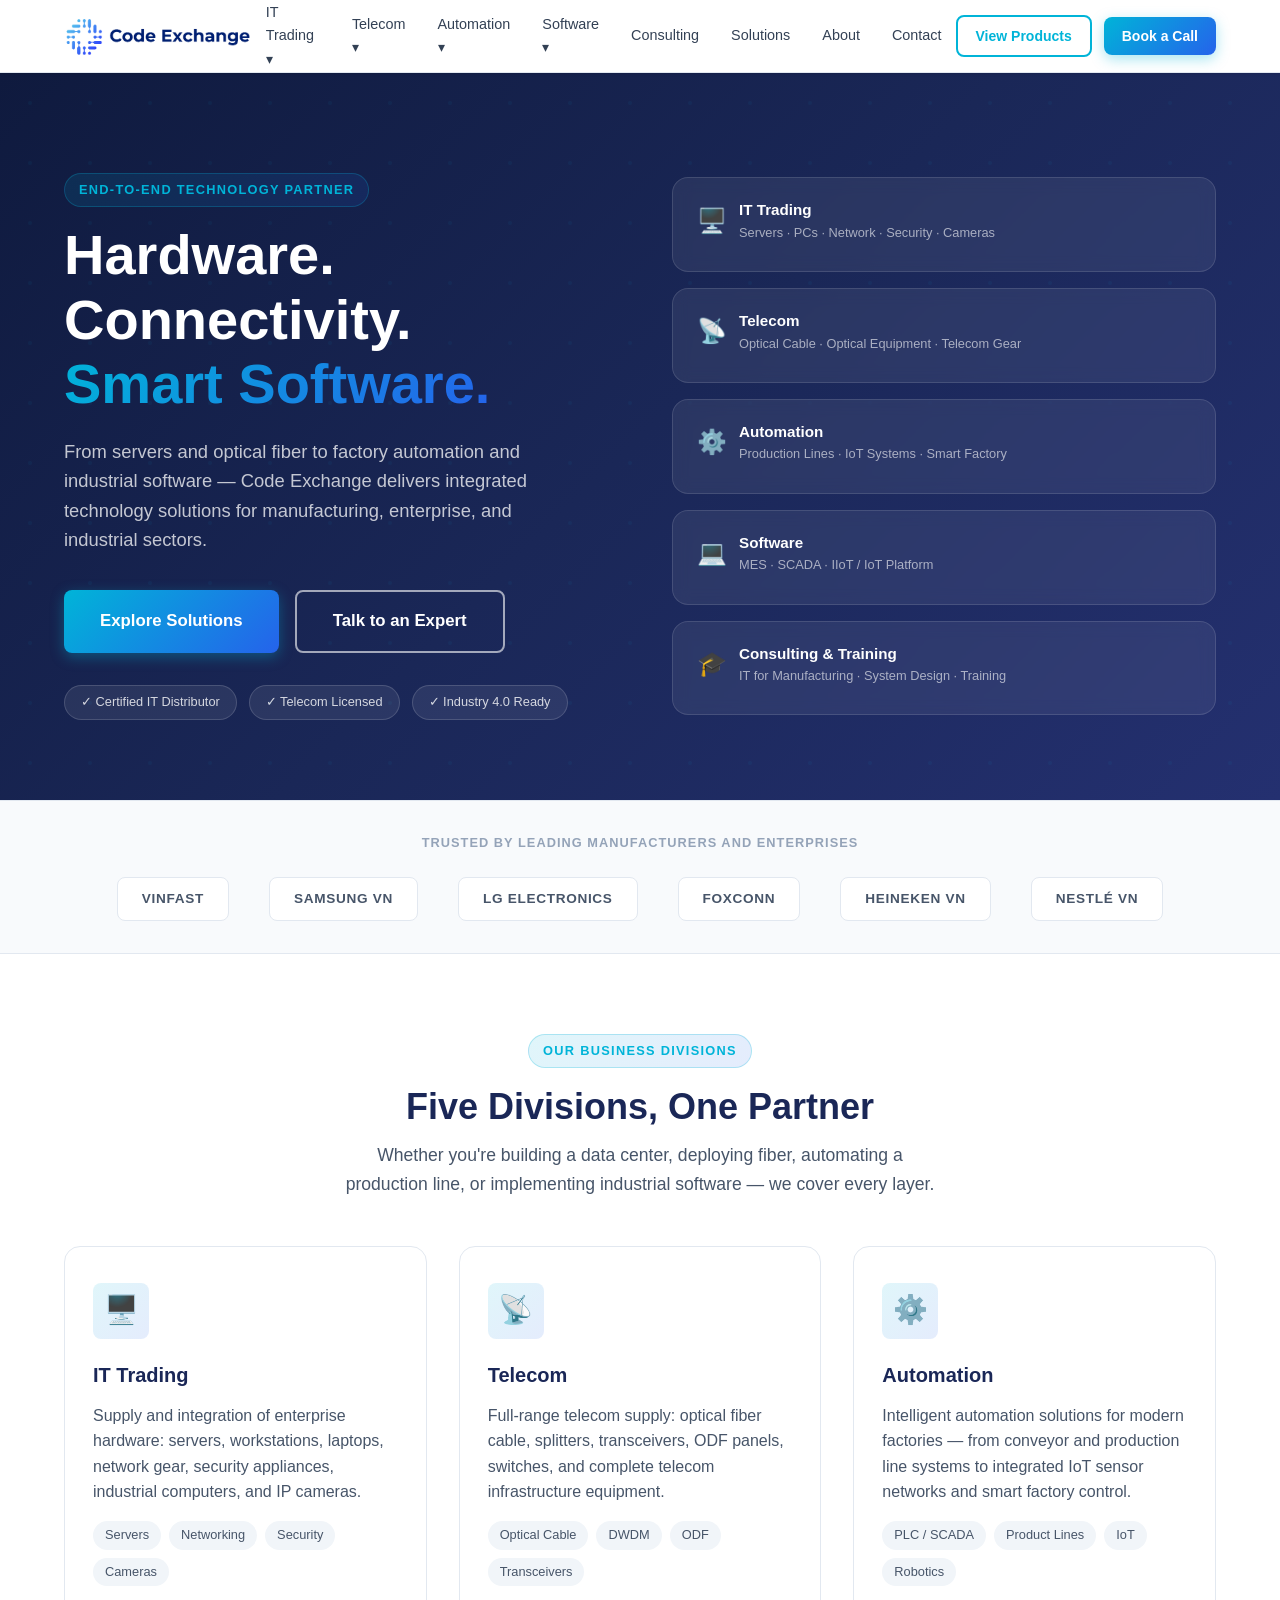
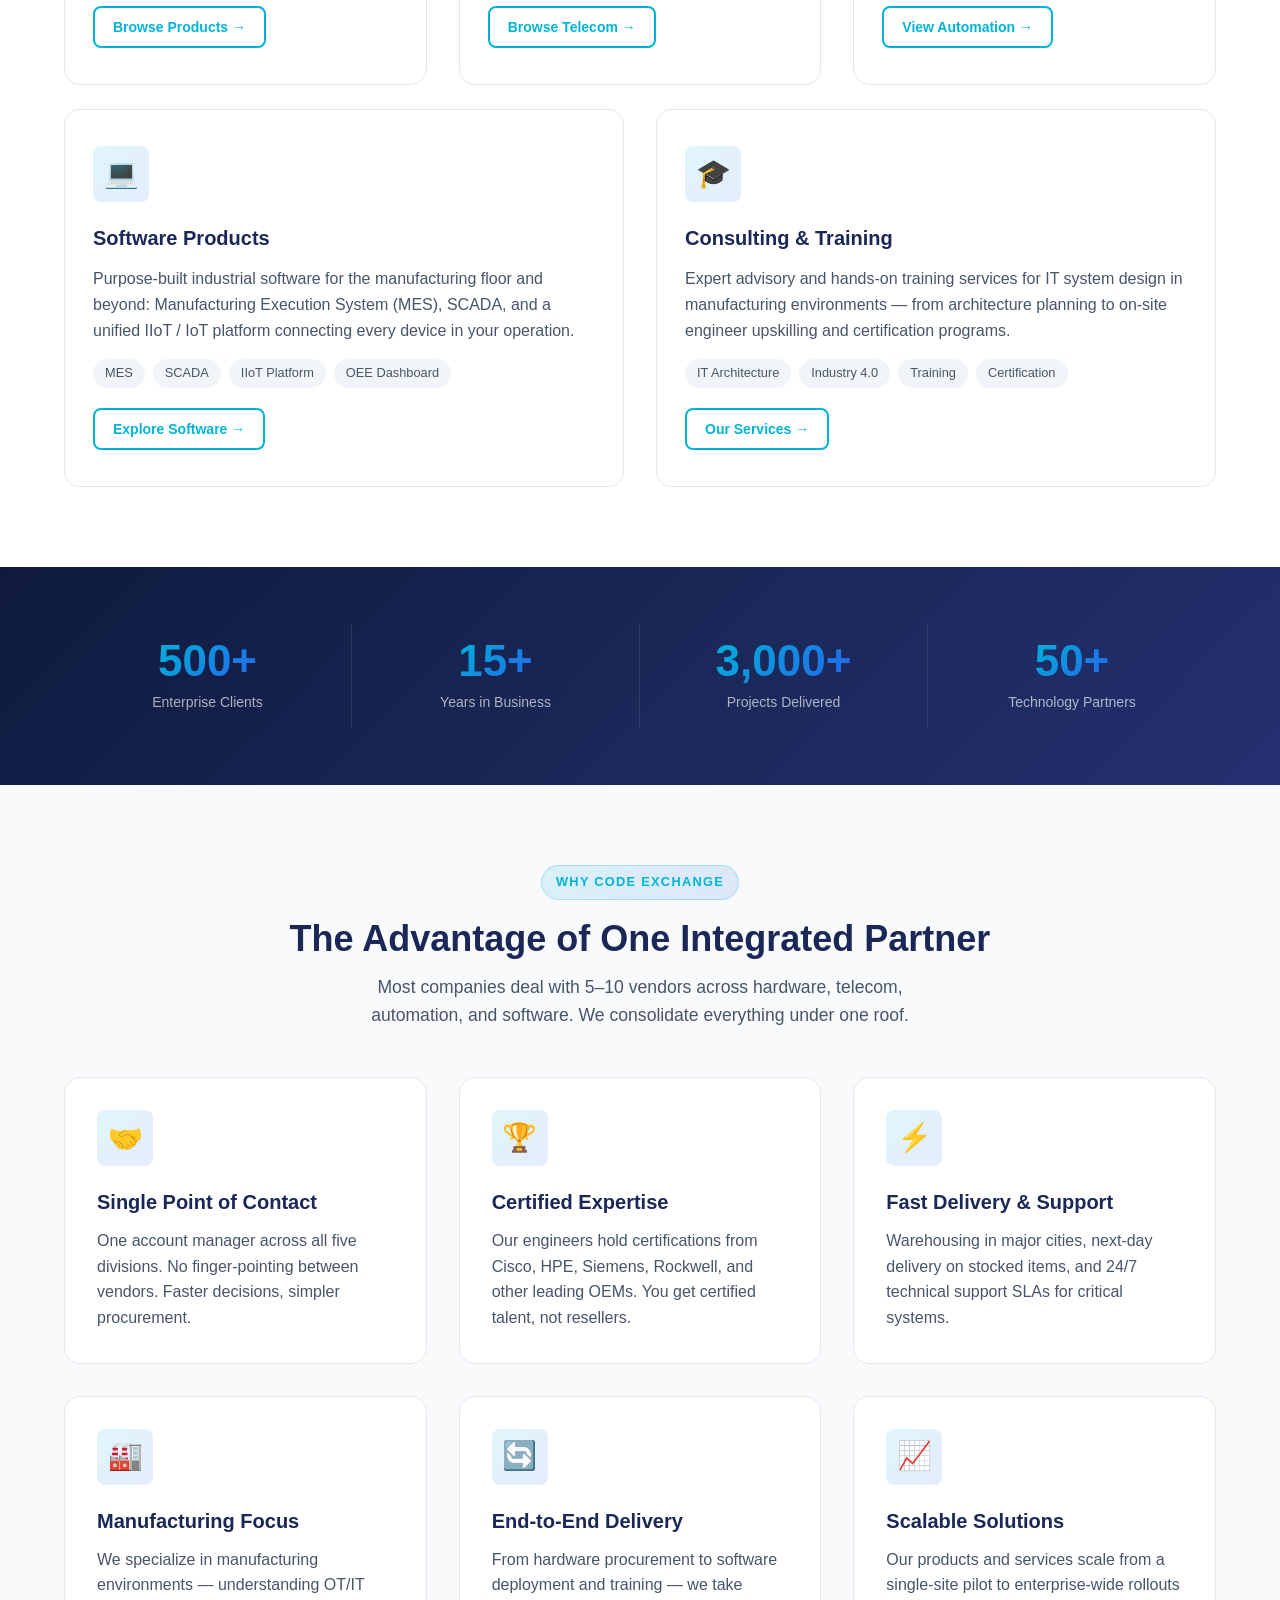
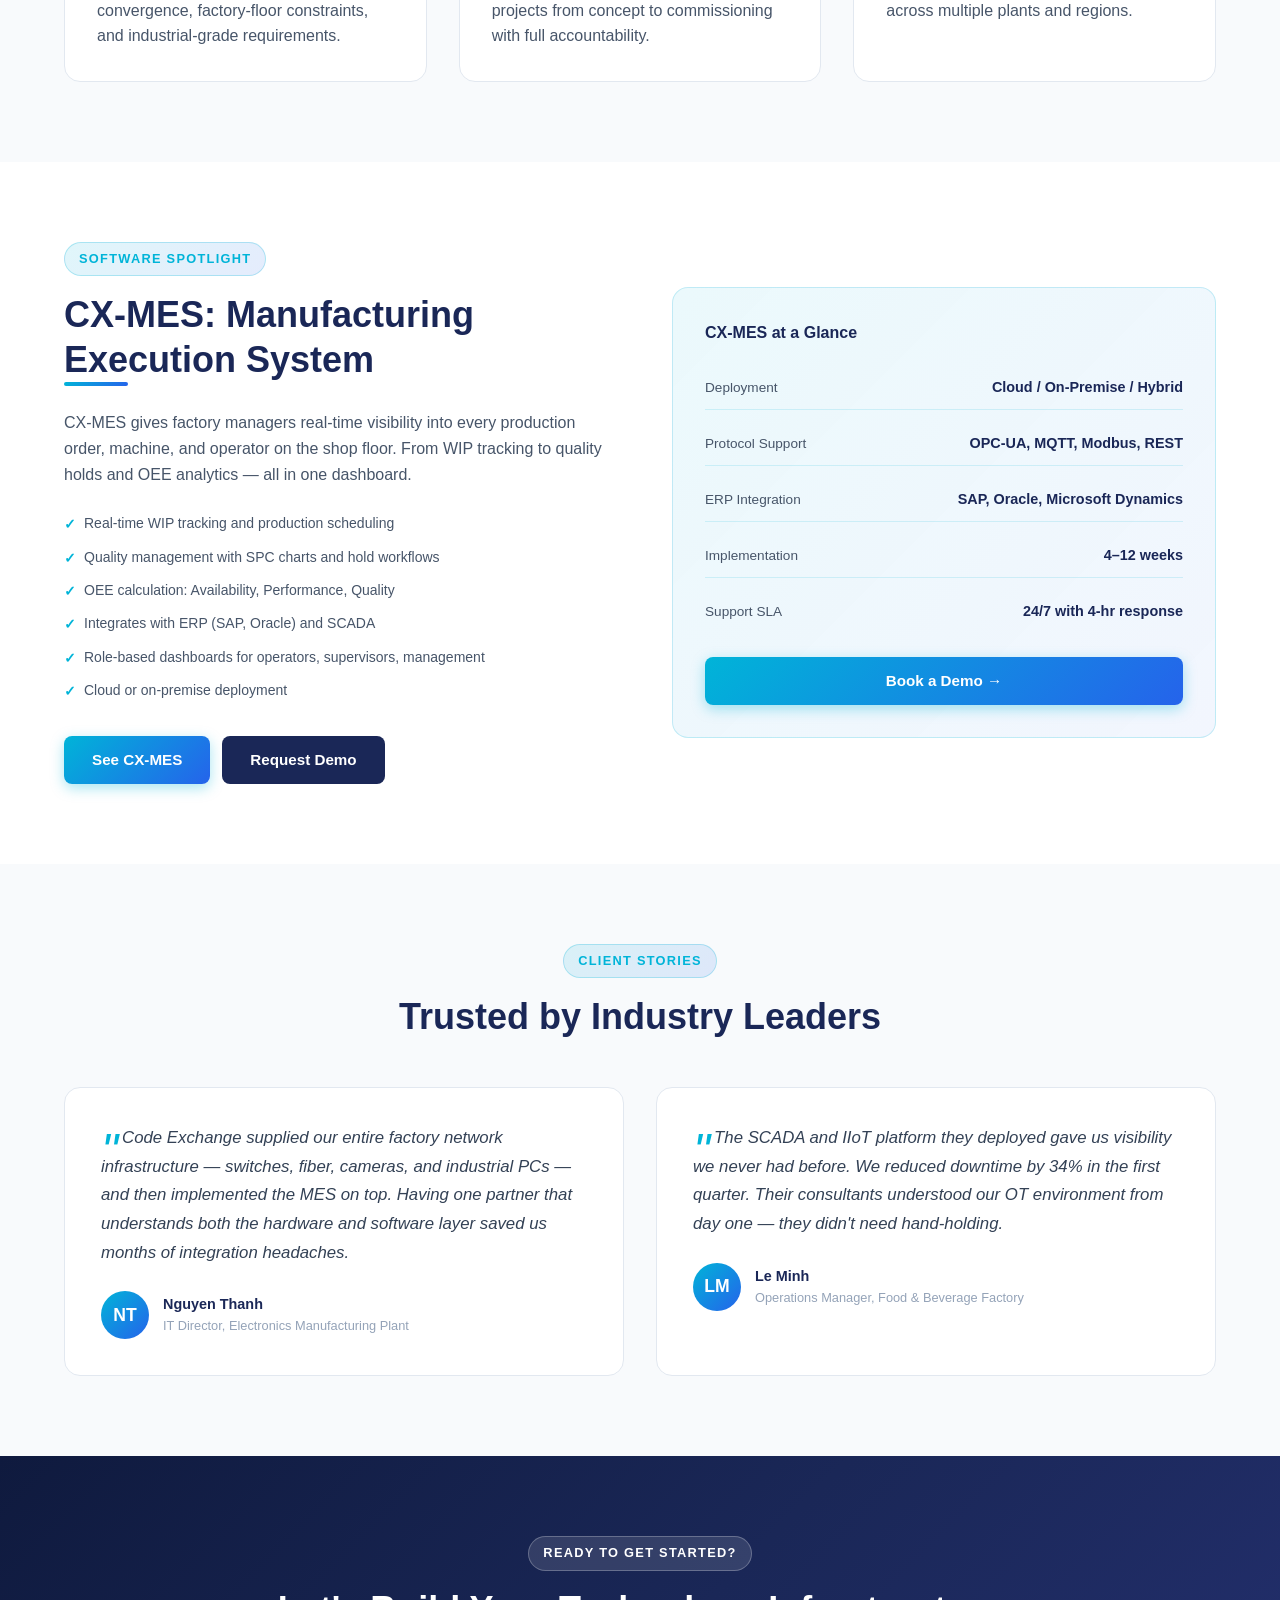
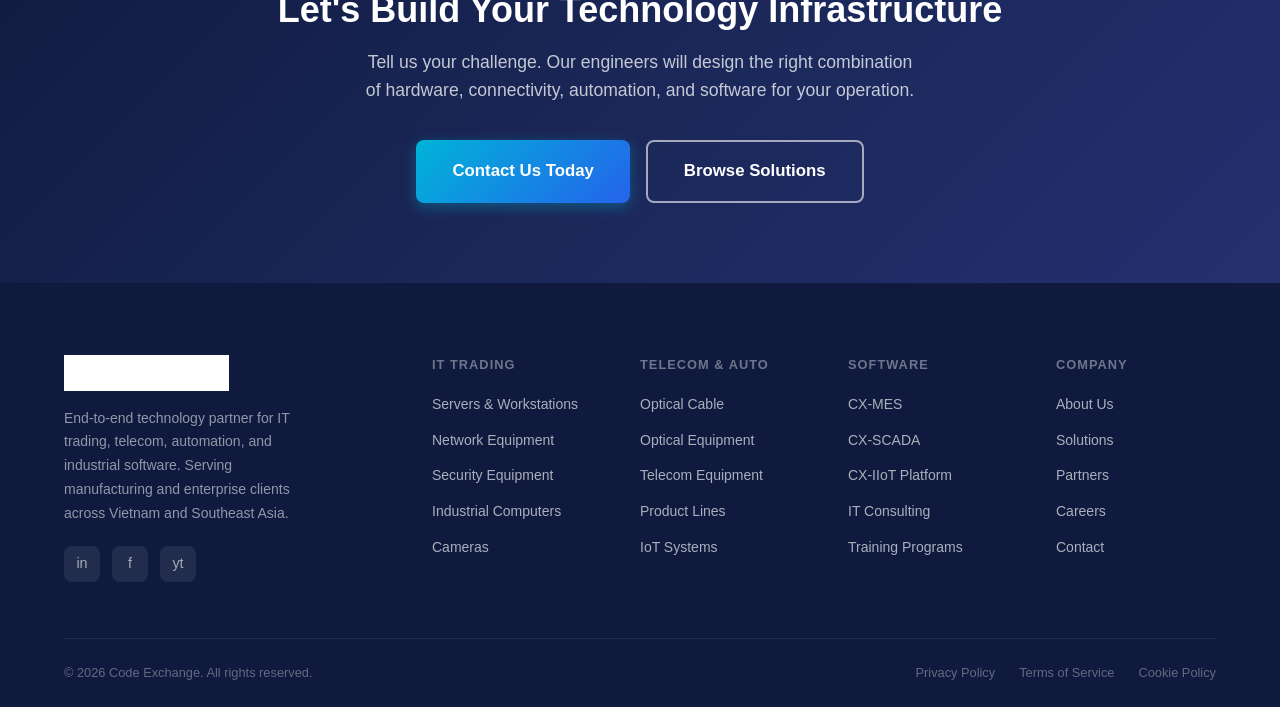
==== index.html @ e0f7f0ca "website" ====
<!DOCTYPE html>
<html lang="en">
<head>
  <meta charset="UTF-8">
  <meta name="viewport" content="width=device-width, initial-scale=1.0">
  <title>Code Exchange — IT Trading, Telecom, Automation & Software</title>
  <link rel="stylesheet" href="css/style.css">
</head>
<body>

<!-- HEADER -->
<header class="header">
  <div class="container">
    <div class="header-inner">
      <a href="index.html" class="logo">
        <img src="images/logo.png" alt="Code Exchange">
      </a>
      <nav class="nav">
        <div class="nav-dropdown">
          <a href="it-trading.html">IT Trading ▾</a>
          <div class="dropdown-menu">
            <a href="it-trading.html#servers"><span class="dm-icon">🖥️</span> Servers & Workstations</a>
            <a href="it-trading.html#network"><span class="dm-icon">🌐</span> Network Equipment</a>
            <a href="it-trading.html#security"><span class="dm-icon">🔒</span> Security Equipment</a>
            <a href="it-trading.html#industrial"><span class="dm-icon">🏭</span> Industrial Computers</a>
            <a href="it-trading.html#cameras"><span class="dm-icon">📷</span> Cameras & Surveillance</a>
          </div>
        </div>
        <div class="nav-dropdown">
          <a href="telecom.html">Telecom ▾</a>
          <div class="dropdown-menu">
            <a href="telecom.html#optical-cable"><span class="dm-icon">💡</span> Optical Cable</a>
            <a href="telecom.html#optical-equipment"><span class="dm-icon">🔭</span> Optical Equipment</a>
            <a href="telecom.html#telecom-equipment"><span class="dm-icon">📡</span> Telecom Equipment</a>
          </div>
        </div>
        <div class="nav-dropdown">
          <a href="automation.html">Automation ▾</a>
          <div class="dropdown-menu">
            <a href="automation.html#product-line"><span class="dm-icon">⚙️</span> Product Line Systems</a>
            <a href="automation.html#iot"><span class="dm-icon">📶</span> IoT Systems</a>
          </div>
        </div>
        <div class="nav-dropdown">
          <a href="software.html">Software ▾</a>
          <div class="dropdown-menu">
            <a href="software.html#mes"><span class="dm-icon">🏗️</span> MES Platform</a>
            <a href="software.html#scada"><span class="dm-icon">📊</span> SCADA System</a>
            <a href="software.html#iiot"><span class="dm-icon">🔗</span> IIoT / IoT Platform</a>
          </div>
        </div>
        <a href="consulting.html">Consulting</a>
        <a href="solutions.html">Solutions</a>
        <a href="about.html">About</a>
        <a href="contact.html">Contact</a>
      </nav>
      <div class="header-ctas">
        <a href="it-trading.html" class="btn btn-outline btn-sm">View Products</a>
        <a href="contact.html#book" class="btn btn-primary btn-sm">Book a Call</a>
      </div>
      <button class="hamburger" aria-label="Menu">
        <span></span><span></span><span></span>
      </button>
    </div>
  </div>
</header>

<!-- HERO -->
<section class="hero">
  <div class="container">
    <div class="hero-inner">
      <div class="hero-content">
        <div class="section-label">End-to-End Technology Partner</div>
        <h1>Hardware. Connectivity.<br><span>Smart Software.</span></h1>
        <p>From servers and optical fiber to factory automation and industrial software — Code Exchange delivers integrated technology solutions for manufacturing, enterprise, and industrial sectors.</p>
        <div class="hero-ctas">
          <a href="solutions.html" class="btn btn-primary btn-lg">Explore Solutions</a>
          <a href="contact.html" class="btn btn-secondary btn-lg">Talk to an Expert</a>
        </div>
        <div class="hero-badges">
          <span class="hero-badge">✓ Certified IT Distributor</span>
          <span class="hero-badge">✓ Telecom Licensed</span>
          <span class="hero-badge">✓ Industry 4.0 Ready</span>
        </div>
      </div>
      <div class="hero-visual">
        <div class="hero-card">
          <div class="hero-card-header">
            <span class="hero-card-icon">🖥️</span>
            <div><h4>IT Trading</h4><p>Servers · PCs · Network · Security · Cameras</p></div>
          </div>
        </div>
        <div class="hero-card">
          <div class="hero-card-header">
            <span class="hero-card-icon">📡</span>
            <div><h4>Telecom</h4><p>Optical Cable · Optical Equipment · Telecom Gear</p></div>
          </div>
        </div>
        <div class="hero-card">
          <div class="hero-card-header">
            <span class="hero-card-icon">⚙️</span>
            <div><h4>Automation</h4><p>Production Lines · IoT Systems · Smart Factory</p></div>
          </div>
        </div>
        <div class="hero-card">
          <div class="hero-card-header">
            <span class="hero-card-icon">💻</span>
            <div><h4>Software</h4><p>MES · SCADA · IIoT / IoT Platform</p></div>
          </div>
        </div>
        <div class="hero-card">
          <div class="hero-card-header">
            <span class="hero-card-icon">🎓</span>
            <div><h4>Consulting & Training</h4><p>IT for Manufacturing · System Design · Training</p></div>
          </div>
        </div>
      </div>
    </div>
  </div>
</section>

<!-- CLIENT LOGOS -->
<section class="logos-strip">
  <div class="container text-center">
    <p>Trusted by leading manufacturers and enterprises</p>
    <div class="logos-row">
      <div class="logo-pill">VINFAST</div>
      <div class="logo-pill">SAMSUNG VN</div>
      <div class="logo-pill">LG ELECTRONICS</div>
      <div class="logo-pill">FOXCONN</div>
      <div class="logo-pill">HEINEKEN VN</div>
      <div class="logo-pill">NESTLÉ VN</div>
    </div>
  </div>
</section>

<!-- DIVISIONS OVERVIEW -->
<section class="section">
  <div class="container">
    <div class="section-header text-center">
      <div class="section-label">Our Business Divisions</div>
      <h2>Five Divisions, One Partner</h2>
      <p>Whether you're building a data center, deploying fiber, automating a production line, or implementing industrial software — we cover every layer.</p>
    </div>
    <div class="grid-3" style="margin-bottom:24px">
      <!-- IT Trading -->
      <div class="division-card">
        <div class="card-icon">🖥️</div>
        <h3>IT Trading</h3>
        <p style="margin:12px 0 16px">Supply and integration of enterprise hardware: servers, workstations, laptops, network gear, security appliances, industrial computers, and IP cameras.</p>
        <div class="tags">
          <span class="tag">Servers</span>
          <span class="tag">Networking</span>
          <span class="tag">Security</span>
          <span class="tag">Cameras</span>
        </div>
        <a href="it-trading.html" class="btn btn-outline btn-sm" style="margin-top:20px">Browse Products →</a>
      </div>
      <!-- Telecom -->
      <div class="division-card">
        <div class="card-icon">📡</div>
        <h3>Telecom</h3>
        <p style="margin:12px 0 16px">Full-range telecom supply: optical fiber cable, splitters, transceivers, ODF panels, switches, and complete telecom infrastructure equipment.</p>
        <div class="tags">
          <span class="tag">Optical Cable</span>
          <span class="tag">DWDM</span>
          <span class="tag">ODF</span>
          <span class="tag">Transceivers</span>
        </div>
        <a href="telecom.html" class="btn btn-outline btn-sm" style="margin-top:20px">Browse Telecom →</a>
      </div>
      <!-- Automation -->
      <div class="division-card">
        <div class="card-icon">⚙️</div>
        <h3>Automation</h3>
        <p style="margin:12px 0 16px">Intelligent automation solutions for modern factories — from conveyor and production line systems to integrated IoT sensor networks and smart factory control.</p>
        <div class="tags">
          <span class="tag">PLC / SCADA</span>
          <span class="tag">Product Lines</span>
          <span class="tag">IoT</span>
          <span class="tag">Robotics</span>
        </div>
        <a href="automation.html" class="btn btn-outline btn-sm" style="margin-top:20px">View Automation →</a>
      </div>
    </div>
    <div class="grid-2">
      <!-- Software -->
      <div class="division-card">
        <div class="card-icon">💻</div>
        <h3>Software Products</h3>
        <p style="margin:12px 0 16px">Purpose-built industrial software for the manufacturing floor and beyond: Manufacturing Execution System (MES), SCADA, and a unified IIoT / IoT platform connecting every device in your operation.</p>
        <div class="tags">
          <span class="tag">MES</span>
          <span class="tag">SCADA</span>
          <span class="tag">IIoT Platform</span>
          <span class="tag">OEE Dashboard</span>
        </div>
        <a href="software.html" class="btn btn-outline btn-sm" style="margin-top:20px">Explore Software →</a>
      </div>
      <!-- Consulting -->
      <div class="division-card">
        <div class="card-icon">🎓</div>
        <h3>Consulting & Training</h3>
        <p style="margin:12px 0 16px">Expert advisory and hands-on training services for IT system design in manufacturing environments — from architecture planning to on-site engineer upskilling and certification programs.</p>
        <div class="tags">
          <span class="tag">IT Architecture</span>
          <span class="tag">Industry 4.0</span>
          <span class="tag">Training</span>
          <span class="tag">Certification</span>
        </div>
        <a href="consulting.html" class="btn btn-outline btn-sm" style="margin-top:20px">Our Services →</a>
      </div>
    </div>
  </div>
</section>

<!-- STATS -->
<section class="stats-bar">
  <div class="container">
    <div class="stats-grid">
      <div class="stat-item">
        <div class="stat-number"><span>500+</span></div>
        <div class="stat-label">Enterprise Clients</div>
      </div>
      <div class="stat-item">
        <div class="stat-number"><span>15+</span></div>
        <div class="stat-label">Years in Business</div>
      </div>
      <div class="stat-item">
        <div class="stat-number"><span>3,000+</span></div>
        <div class="stat-label">Projects Delivered</div>
      </div>
      <div class="stat-item">
        <div class="stat-number"><span>50+</span></div>
        <div class="stat-label">Technology Partners</div>
      </div>
    </div>
  </div>
</section>

<!-- WHY CHOOSE US -->
<section class="section" style="background:var(--gray-50)">
  <div class="container">
    <div class="section-header text-center">
      <div class="section-label">Why Code Exchange</div>
      <h2>The Advantage of One Integrated Partner</h2>
      <p>Most companies deal with 5–10 vendors across hardware, telecom, automation, and software. We consolidate everything under one roof.</p>
    </div>
    <div class="grid-3">
      <div class="card">
        <div class="card-icon">🤝</div>
        <h3>Single Point of Contact</h3>
        <p style="margin-top:10px">One account manager across all five divisions. No finger-pointing between vendors. Faster decisions, simpler procurement.</p>
      </div>
      <div class="card">
        <div class="card-icon">🏆</div>
        <h3>Certified Expertise</h3>
        <p style="margin-top:10px">Our engineers hold certifications from Cisco, HPE, Siemens, Rockwell, and other leading OEMs. You get certified talent, not resellers.</p>
      </div>
      <div class="card">
        <div class="card-icon">⚡</div>
        <h3>Fast Delivery & Support</h3>
        <p style="margin-top:10px">Warehousing in major cities, next-day delivery on stocked items, and 24/7 technical support SLAs for critical systems.</p>
      </div>
      <div class="card">
        <div class="card-icon">🏭</div>
        <h3>Manufacturing Focus</h3>
        <p style="margin-top:10px">We specialize in manufacturing environments — understanding OT/IT convergence, factory-floor constraints, and industrial-grade requirements.</p>
      </div>
      <div class="card">
        <div class="card-icon">🔄</div>
        <h3>End-to-End Delivery</h3>
        <p style="margin-top:10px">From hardware procurement to software deployment and training — we take projects from concept to commissioning with full accountability.</p>
      </div>
      <div class="card">
        <div class="card-icon">📈</div>
        <h3>Scalable Solutions</h3>
        <p style="margin-top:10px">Our products and services scale from a single-site pilot to enterprise-wide rollouts across multiple plants and regions.</p>
      </div>
    </div>
  </div>
</section>

<!-- FEATURED SOFTWARE HIGHLIGHT -->
<section class="section">
  <div class="container">
    <div class="two-col">
      <div>
        <div class="section-label">Software Spotlight</div>
        <h2>CX-MES: Manufacturing Execution System</h2>
        <div class="divider-left divider"></div>
        <p style="margin-bottom:20px">CX-MES gives factory managers real-time visibility into every production order, machine, and operator on the shop floor. From WIP tracking to quality holds and OEE analytics — all in one dashboard.</p>
        <ul class="product-features">
          <li>Real-time WIP tracking and production scheduling</li>
          <li>Quality management with SPC charts and hold workflows</li>
          <li>OEE calculation: Availability, Performance, Quality</li>
          <li>Integrates with ERP (SAP, Oracle) and SCADA</li>
          <li>Role-based dashboards for operators, supervisors, management</li>
          <li>Cloud or on-premise deployment</li>
        </ul>
        <div style="margin-top:28px; display:flex; gap:12px">
          <a href="software.html#mes" class="btn btn-primary">See CX-MES</a>
          <a href="contact.html" class="btn btn-navy">Request Demo</a>
        </div>
      </div>
      <div class="highlight-box">
        <h4 style="margin-bottom:20px; color:var(--navy)">CX-MES at a Glance</h4>
        <div class="spec-list" style="background:transparent">
          <div class="spec-item" style="border-color:rgba(0,180,216,0.15)">
            <span class="spec-label" style="color:var(--gray-600)">Deployment</span>
            <span class="spec-value" style="color:var(--navy)">Cloud / On-Premise / Hybrid</span>
          </div>
          <div class="spec-item" style="border-color:rgba(0,180,216,0.15)">
            <span class="spec-label" style="color:var(--gray-600)">Protocol Support</span>
            <span class="spec-value" style="color:var(--navy)">OPC-UA, MQTT, Modbus, REST</span>
          </div>
          <div class="spec-item" style="border-color:rgba(0,180,216,0.15)">
            <span class="spec-label" style="color:var(--gray-600)">ERP Integration</span>
            <span class="spec-value" style="color:var(--navy)">SAP, Oracle, Microsoft Dynamics</span>
          </div>
          <div class="spec-item" style="border-color:rgba(0,180,216,0.15)">
            <span class="spec-label" style="color:var(--gray-600)">Implementation</span>
            <span class="spec-value" style="color:var(--navy)">4–12 weeks</span>
          </div>
          <div class="spec-item" style="border-color:rgba(0,180,216,0.15)">
            <span class="spec-label" style="color:var(--gray-600)">Support SLA</span>
            <span class="spec-value" style="color:var(--navy)">24/7 with 4-hr response</span>
          </div>
        </div>
        <a href="contact.html" class="btn btn-primary" style="width:100%;justify-content:center;margin-top:24px">Book a Demo →</a>
      </div>
    </div>
  </div>
</section>

<!-- TESTIMONIALS -->
<section class="section testimonials">
  <div class="container">
    <div class="section-header text-center">
      <div class="section-label">Client Stories</div>
      <h2>Trusted by Industry Leaders</h2>
    </div>
    <div class="grid-2">
      <div class="testimonial-card">
        <p class="testimonial-quote">Code Exchange supplied our entire factory network infrastructure — switches, fiber, cameras, and industrial PCs — and then implemented the MES on top. Having one partner that understands both the hardware and software layer saved us months of integration headaches.</p>
        <div class="testimonial-author">
          <div class="avatar">NT</div>
          <div>
            <div class="author-name">Nguyen Thanh</div>
            <div class="author-role">IT Director, Electronics Manufacturing Plant</div>
          </div>
        </div>
      </div>
      <div class="testimonial-card">
        <p class="testimonial-quote">The SCADA and IIoT platform they deployed gave us visibility we never had before. We reduced downtime by 34% in the first quarter. Their consultants understood our OT environment from day one — they didn't need hand-holding.</p>
        <div class="testimonial-author">
          <div class="avatar">LM</div>
          <div>
            <div class="author-name">Le Minh</div>
            <div class="author-role">Operations Manager, Food & Beverage Factory</div>
          </div>
        </div>
      </div>
    </div>
  </div>
</section>

<!-- CTA BANNER -->
<section class="cta-banner">
  <div class="container">
    <div class="section-label text-white" style="background:rgba(255,255,255,0.12); border-color:rgba(255,255,255,0.25); color:white">Ready to Get Started?</div>
    <h2>Let's Build Your Technology Infrastructure</h2>
    <p>Tell us your challenge. Our engineers will design the right combination of hardware, connectivity, automation, and software for your operation.</p>
    <div class="cta-banner-btns">
      <a href="contact.html" class="btn btn-primary btn-lg">Contact Us Today</a>
      <a href="solutions.html" class="btn btn-secondary btn-lg">Browse Solutions</a>
    </div>
  </div>
</section>

<!-- FOOTER -->
<footer class="footer">
  <div class="container">
    <div class="footer-grid">
      <div class="footer-brand">
        <div class="footer-logo"><img src="images/logo.png" alt="Code Exchange"></div>
        <p>End-to-end technology partner for IT trading, telecom, automation, and industrial software. Serving manufacturing and enterprise clients across Vietnam and Southeast Asia.</p>
        <div class="social-links">
          <a href="#" class="social-link">in</a>
          <a href="#" class="social-link">f</a>
          <a href="#" class="social-link">yt</a>
        </div>
      </div>
      <div class="footer-col">
        <h5>IT Trading</h5>
        <ul>
          <li><a href="it-trading.html#servers">Servers & Workstations</a></li>
          <li><a href="it-trading.html#network">Network Equipment</a></li>
          <li><a href="it-trading.html#security">Security Equipment</a></li>
          <li><a href="it-trading.html#industrial">Industrial Computers</a></li>
          <li><a href="it-trading.html#cameras">Cameras</a></li>
        </ul>
      </div>
      <div class="footer-col">
        <h5>Telecom & Auto</h5>
        <ul>
          <li><a href="telecom.html#optical-cable">Optical Cable</a></li>
          <li><a href="telecom.html#optical-equipment">Optical Equipment</a></li>
          <li><a href="telecom.html#telecom-equipment">Telecom Equipment</a></li>
          <li><a href="automation.html#product-line">Product Lines</a></li>
          <li><a href="automation.html#iot">IoT Systems</a></li>
        </ul>
      </div>
      <div class="footer-col">
        <h5>Software</h5>
        <ul>
          <li><a href="software.html#mes">CX-MES</a></li>
          <li><a href="software.html#scada">CX-SCADA</a></li>
          <li><a href="software.html#iiot">CX-IIoT Platform</a></li>
          <li><a href="consulting.html">IT Consulting</a></li>
          <li><a href="consulting.html#training">Training Programs</a></li>
        </ul>
      </div>
      <div class="footer-col">
        <h5>Company</h5>
        <ul>
          <li><a href="about.html">About Us</a></li>
          <li><a href="solutions.html">Solutions</a></li>
          <li><a href="about.html#partners">Partners</a></li>
          <li><a href="about.html#careers">Careers</a></li>
          <li><a href="contact.html">Contact</a></li>
        </ul>
      </div>
    </div>
    <div class="footer-bottom">
      <p>&copy; 2026 Code Exchange. All rights reserved.</p>
      <div class="footer-bottom-links">
        <a href="#">Privacy Policy</a>
        <a href="#">Terms of Service</a>
        <a href="#">Cookie Policy</a>
      </div>
    </div>
  </div>
</footer>

<script src="js/main.js"></script>
</body>
</html>
---- css/style.css ----
/* =============================================
   CODE EXCHANGE — Global Stylesheet
   Brand: Navy #1a2757 | Cyan accent #00b4d8 | Blue #2563eb
   ============================================= */

:root {
  --navy: #1a2757;
  --navy-dark: #0f1a3e;
  --navy-light: #243070;
  --cyan: #00b4d8;
  --cyan-light: #48cae4;
  --blue: #2563eb;
  --blue-light: #3b82f6;
  --white: #ffffff;
  --gray-50: #f8fafc;
  --gray-100: #f1f5f9;
  --gray-200: #e2e8f0;
  --gray-400: #94a3b8;
  --gray-600: #475569;
  --gray-700: #334155;
  --gray-900: #0f172a;
  --gradient: linear-gradient(135deg, var(--navy-dark) 0%, var(--navy) 50%, var(--navy-light) 100%);
  --gradient-accent: linear-gradient(135deg, var(--cyan) 0%, var(--blue) 100%);
  --shadow-sm: 0 1px 3px rgba(0,0,0,0.1);
  --shadow: 0 4px 16px rgba(0,0,0,0.12);
  --shadow-lg: 0 8px 32px rgba(0,0,0,0.18);
  --radius: 8px;
  --radius-lg: 16px;
  --transition: 0.25s ease;
}

*, *::before, *::after { box-sizing: border-box; margin: 0; padding: 0; }

html { scroll-behavior: smooth; font-size: 16px; }

body {
  font-family: -apple-system, BlinkMacSystemFont, 'Segoe UI', Roboto, 'Helvetica Neue', Arial, sans-serif;
  color: var(--gray-700);
  background: var(--white);
  line-height: 1.6;
}

img { max-width: 100%; display: block; }
a { color: inherit; text-decoration: none; }
ul { list-style: none; }
button { cursor: pointer; border: none; background: none; font: inherit; }

/* ---- TYPOGRAPHY ---- */
h1 { font-size: clamp(2rem, 5vw, 3.5rem); font-weight: 800; line-height: 1.15; color: var(--navy); }
h2 { font-size: clamp(1.5rem, 3vw, 2.25rem); font-weight: 700; line-height: 1.25; color: var(--navy); }
h3 { font-size: 1.25rem; font-weight: 600; color: var(--navy); }
h4 { font-size: 1rem; font-weight: 600; color: var(--navy); }
p { color: var(--gray-600); }

.text-cyan { color: var(--cyan); }
.text-blue { color: var(--blue); }
.text-white { color: var(--white) !important; }
.text-center { text-align: center; }

/* ---- LAYOUT ---- */
.container { max-width: 1200px; margin: 0 auto; padding: 0 24px; }
.section { padding: 80px 0; }
.section-sm { padding: 48px 0; }

.grid-2 { display: grid; grid-template-columns: repeat(2, 1fr); gap: 32px; }
.grid-3 { display: grid; grid-template-columns: repeat(3, 1fr); gap: 32px; }
.grid-4 { display: grid; grid-template-columns: repeat(4, 1fr); gap: 24px; }

/* ---- BUTTONS ---- */
.btn {
  display: inline-flex; align-items: center; gap: 8px;
  padding: 12px 28px; border-radius: var(--radius);
  font-weight: 600; font-size: 0.95rem;
  transition: all var(--transition);
  white-space: nowrap;
}
.btn-primary {
  background: var(--gradient-accent);
  color: var(--white);
  box-shadow: 0 4px 14px rgba(0,180,216,0.35);
}
.btn-primary:hover { transform: translateY(-2px); box-shadow: 0 6px 20px rgba(0,180,216,0.45); }
.btn-secondary {
  background: transparent;
  color: var(--white);
  border: 2px solid rgba(255,255,255,0.6);
}
.btn-secondary:hover { background: rgba(255,255,255,0.1); border-color: var(--white); }
.btn-outline {
  background: transparent;
  color: var(--cyan);
  border: 2px solid var(--cyan);
}
.btn-outline:hover { background: var(--cyan); color: var(--white); }
.btn-navy {
  background: var(--navy);
  color: var(--white);
}
.btn-navy:hover { background: var(--navy-dark); transform: translateY(-2px); }
.btn-lg { padding: 16px 36px; font-size: 1.05rem; }
.btn-sm { padding: 8px 18px; font-size: 0.875rem; }

/* ---- SECTION LABELS ---- */
.section-label {
  display: inline-block;
  background: linear-gradient(135deg, rgba(0,180,216,0.12), rgba(37,99,235,0.12));
  color: var(--cyan);
  font-size: 0.8rem; font-weight: 700; letter-spacing: 0.1em;
  text-transform: uppercase; padding: 6px 14px; border-radius: 999px;
  border: 1px solid rgba(0,180,216,0.25);
  margin-bottom: 16px;
}
.section-header { margin-bottom: 48px; }
.section-header p { font-size: 1.1rem; max-width: 600px; margin: 12px auto 0; }

/* ---- CARDS ---- */
.card {
  background: var(--white);
  border: 1px solid var(--gray-200);
  border-radius: var(--radius-lg);
  padding: 32px;
  transition: all var(--transition);
}
.card:hover {
  border-color: var(--cyan);
  box-shadow: var(--shadow-lg);
  transform: translateY(-4px);
}
.card-icon {
  width: 56px; height: 56px;
  background: linear-gradient(135deg, rgba(0,180,216,0.12), rgba(37,99,235,0.12));
  border-radius: var(--radius);
  display: flex; align-items: center; justify-content: center;
  margin-bottom: 20px;
  font-size: 1.75rem;
}

/* ---- BADGE ---- */
.badge {
  display: inline-block;
  padding: 4px 12px; border-radius: 999px;
  font-size: 0.75rem; font-weight: 600;
}
.badge-cyan { background: rgba(0,180,216,0.12); color: var(--cyan); }
.badge-blue { background: rgba(37,99,235,0.12); color: var(--blue); }
.badge-navy { background: var(--navy); color: var(--white); }
.badge-green { background: rgba(16,185,129,0.12); color: #059669; }

/* ============================================
   HEADER / NAV
   ============================================ */
.header {
  position: sticky; top: 0; z-index: 100;
  background: var(--white);
  border-bottom: 1px solid var(--gray-200);
  box-shadow: var(--shadow-sm);
}
.header-inner {
  display: flex; align-items: center; justify-content: space-between;
  height: 72px;
}
.logo { display: flex; align-items: center; }
.logo img { height: 44px; width: auto; }

.nav { display: flex; align-items: center; gap: 4px; }
.nav a {
  padding: 8px 14px; border-radius: var(--radius);
  font-size: 0.9rem; font-weight: 500; color: var(--gray-700);
  transition: all var(--transition);
}
.nav a:hover { color: var(--navy); background: var(--gray-100); }
.nav a.active { color: var(--cyan); font-weight: 600; }

.nav-dropdown { position: relative; }
.nav-dropdown > a { display: flex; align-items: center; gap: 4px; }
.dropdown-menu {
  display: none;
  position: absolute; top: calc(100% + 8px); left: 0;
  background: var(--white); border: 1px solid var(--gray-200);
  border-radius: var(--radius-lg); box-shadow: var(--shadow-lg);
  min-width: 220px; padding: 8px;
  z-index: 200;
}
.nav-dropdown:hover .dropdown-menu { display: block; }
.dropdown-menu a {
  display: flex; align-items: center; gap: 10px;
  padding: 10px 14px; border-radius: var(--radius);
  font-size: 0.875rem; color: var(--gray-700);
}
.dropdown-menu a:hover { background: var(--gray-50); color: var(--cyan); }
.dropdown-menu a .dm-icon { font-size: 1.1rem; }

.header-ctas { display: flex; align-items: center; gap: 12px; }
.hamburger { display: none; flex-direction: column; gap: 5px; padding: 4px; }
.hamburger span { display: block; width: 24px; height: 2px; background: var(--navy); border-radius: 2px; transition: all var(--transition); }

/* ============================================
   HERO — Homepage
   ============================================ */
.hero {
  background: var(--gradient);
  padding: 100px 0 80px;
  position: relative; overflow: hidden;
}
.hero::before {
  content: '';
  position: absolute; inset: 0;
  background: url("data:image/svg+xml,%3Csvg width='60' height='60' viewBox='0 0 60 60' xmlns='http://www.w3.org/2000/svg'%3E%3Cg fill='none' fill-rule='evenodd'%3E%3Cg fill='%2300b4d8' fill-opacity='0.05'%3E%3Ccircle cx='30' cy='30' r='2'/%3E%3C/g%3E%3C/g%3E%3C/svg%3E");
  pointer-events: none;
}
.hero-inner { display: grid; grid-template-columns: 1fr 1fr; gap: 64px; align-items: center; position: relative; }
.hero-content h1 { color: var(--white); margin-bottom: 20px; }
.hero-content h1 span { background: var(--gradient-accent); -webkit-background-clip: text; -webkit-text-fill-color: transparent; background-clip: text; }
.hero-content p { color: rgba(255,255,255,0.75); font-size: 1.15rem; margin-bottom: 36px; max-width: 500px; }
.hero-ctas { display: flex; gap: 16px; flex-wrap: wrap; }
.hero-badges { display: flex; gap: 12px; flex-wrap: wrap; margin-top: 32px; }
.hero-badge {
  display: flex; align-items: center; gap: 8px;
  background: rgba(255,255,255,0.08);
  border: 1px solid rgba(255,255,255,0.15);
  border-radius: 999px; padding: 6px 16px;
  color: rgba(255,255,255,0.8); font-size: 0.8rem;
}
.hero-visual {
  display: flex; flex-direction: column; gap: 16px;
}
.hero-card {
  background: rgba(255,255,255,0.07);
  border: 1px solid rgba(255,255,255,0.12);
  border-radius: var(--radius-lg);
  padding: 20px 24px;
  backdrop-filter: blur(8px);
  transition: all var(--transition);
}
.hero-card:hover { background: rgba(255,255,255,0.12); transform: translateX(6px); }
.hero-card-header { display: flex; align-items: center; gap: 12px; margin-bottom: 8px; }
.hero-card-icon { font-size: 1.5rem; }
.hero-card h4 { color: var(--white); font-size: 0.95rem; }
.hero-card p { color: rgba(255,255,255,0.6); font-size: 0.8rem; margin: 0; }

/* ============================================
   LOGO STRIP
   ============================================ */
.logos-strip { background: var(--gray-50); border-top: 1px solid var(--gray-200); border-bottom: 1px solid var(--gray-200); padding: 32px 0; }
.logos-strip p { font-size: 0.8rem; font-weight: 600; letter-spacing: 0.08em; text-transform: uppercase; color: var(--gray-400); margin-bottom: 24px; }
.logos-row { display: flex; align-items: center; gap: 40px; flex-wrap: wrap; justify-content: center; }
.logo-pill {
  background: var(--white);
  border: 1px solid var(--gray-200);
  border-radius: var(--radius);
  padding: 10px 24px;
  font-weight: 700; font-size: 0.85rem;
  color: var(--gray-600);
  letter-spacing: 0.05em;
}

/* ============================================
   DIVISIONS (homepage overview)
   ============================================ */
.division-card {
  background: var(--white);
  border: 1px solid var(--gray-200);
  border-radius: var(--radius-lg);
  padding: 36px 28px;
  transition: all var(--transition);
  position: relative; overflow: hidden;
}
.division-card::after {
  content: '';
  position: absolute; bottom: 0; left: 0; right: 0; height: 3px;
  background: var(--gradient-accent);
  transform: scaleX(0); transform-origin: left;
  transition: transform var(--transition);
}
.division-card:hover { box-shadow: var(--shadow-lg); transform: translateY(-4px); }
.division-card:hover::after { transform: scaleX(1); }

/* ============================================
   STATS
   ============================================ */
.stats-bar { background: var(--gradient); padding: 56px 0; }
.stats-grid { display: grid; grid-template-columns: repeat(4, 1fr); gap: 0; }
.stat-item { text-align: center; padding: 16px; border-right: 1px solid rgba(255,255,255,0.1); }
.stat-item:last-child { border-right: none; }
.stat-number { font-size: 2.75rem; font-weight: 800; color: var(--white); line-height: 1; }
.stat-number span { background: var(--gradient-accent); -webkit-background-clip: text; -webkit-text-fill-color: transparent; background-clip: text; }
.stat-label { color: rgba(255,255,255,0.65); font-size: 0.875rem; margin-top: 8px; }

/* ============================================
   TESTIMONIALS
   ============================================ */
.testimonials { background: var(--gray-50); }
.testimonial-card {
  background: var(--white);
  border: 1px solid var(--gray-200);
  border-radius: var(--radius-lg);
  padding: 36px;
}
.testimonial-quote { font-size: 1.05rem; color: var(--gray-700); font-style: italic; line-height: 1.7; margin-bottom: 24px; }
.testimonial-quote::before { content: '"'; font-size: 3rem; color: var(--cyan); line-height: 0; vertical-align: -0.5em; margin-right: 4px; }
.testimonial-author { display: flex; align-items: center; gap: 14px; }
.avatar { width: 48px; height: 48px; border-radius: 50%; background: var(--gradient-accent); display: flex; align-items: center; justify-content: center; color: white; font-weight: 700; font-size: 1.1rem; flex-shrink: 0; }
.author-name { font-weight: 600; font-size: 0.9rem; color: var(--navy); }
.author-role { font-size: 0.8rem; color: var(--gray-400); }

/* ============================================
   CTA BANNER
   ============================================ */
.cta-banner { background: var(--gradient); padding: 80px 0; text-align: center; }
.cta-banner h2 { color: var(--white); margin-bottom: 16px; }
.cta-banner p { color: rgba(255,255,255,0.75); font-size: 1.1rem; max-width: 560px; margin: 0 auto 36px; }
.cta-banner-btns { display: flex; gap: 16px; justify-content: center; flex-wrap: wrap; }

/* ============================================
   PAGE HERO (inner pages)
   ============================================ */
.page-hero {
  background: var(--gradient);
  padding: 72px 0 64px;
  text-align: center;
}
.page-hero h1 { color: var(--white); margin-bottom: 16px; }
.page-hero p { color: rgba(255,255,255,0.75); font-size: 1.15rem; max-width: 600px; margin: 0 auto 28px; }
.page-hero-ctas { display: flex; gap: 16px; justify-content: center; flex-wrap: wrap; }
.breadcrumb { display: flex; align-items: center; gap: 8px; justify-content: center; margin-bottom: 20px; }
.breadcrumb a { color: rgba(255,255,255,0.55); font-size: 0.85rem; }
.breadcrumb a:hover { color: var(--cyan); }
.breadcrumb span { color: rgba(255,255,255,0.35); font-size: 0.85rem; }

/* ============================================
   PRODUCT / SERVICE CARDS (listing pages)
   ============================================ */
.product-card {
  background: var(--white);
  border: 1px solid var(--gray-200);
  border-radius: var(--radius-lg);
  overflow: hidden;
  transition: all var(--transition);
  display: flex; flex-direction: column;
}
.product-card:hover { box-shadow: var(--shadow-lg); transform: translateY(-4px); border-color: var(--cyan); }
.product-card-header { padding: 32px 28px 24px; border-bottom: 1px solid var(--gray-100); }
.product-card-body { padding: 24px 28px; flex: 1; }
.product-card-footer { padding: 20px 28px; background: var(--gray-50); border-top: 1px solid var(--gray-100); display: flex; gap: 12px; }
.product-features { margin: 16px 0; }
.product-features li { display: flex; align-items: flex-start; gap: 8px; padding: 5px 0; font-size: 0.875rem; color: var(--gray-600); }
.product-features li::before { content: '✓'; color: var(--cyan); font-weight: 700; flex-shrink: 0; margin-top: 1px; }

/* ============================================
   DETAIL PAGE
   ============================================ */
.detail-hero { background: var(--gradient); padding: 80px 0; }
.detail-hero-inner { display: grid; grid-template-columns: 1fr 1fr; gap: 64px; align-items: center; }
.detail-hero h1 { color: var(--white); margin-bottom: 16px; }
.detail-hero p { color: rgba(255,255,255,0.75); font-size: 1.1rem; margin-bottom: 28px; }
.detail-hero-ctas { display: flex; gap: 14px; flex-wrap: wrap; }
.detail-visual {
  background: rgba(255,255,255,0.06);
  border: 1px solid rgba(255,255,255,0.12);
  border-radius: var(--radius-lg);
  padding: 32px;
}
.spec-list { display: flex; flex-direction: column; gap: 12px; }
.spec-item { display: flex; justify-content: space-between; align-items: center; padding: 10px 0; border-bottom: 1px solid rgba(255,255,255,0.08); }
.spec-item:last-child { border-bottom: none; }
.spec-label { color: rgba(255,255,255,0.55); font-size: 0.85rem; }
.spec-value { color: var(--white); font-weight: 600; font-size: 0.9rem; }

/* Feature grid */
.features-grid { display: grid; grid-template-columns: repeat(3, 1fr); gap: 24px; }
.feature-item {
  padding: 28px;
  background: var(--gray-50);
  border: 1px solid var(--gray-200);
  border-radius: var(--radius-lg);
  transition: all var(--transition);
}
.feature-item:hover { background: var(--white); border-color: var(--cyan); box-shadow: var(--shadow); }
.feature-icon { font-size: 2rem; margin-bottom: 14px; }
.feature-item h4 { margin-bottom: 8px; }

/* Steps */
.steps { display: grid; grid-template-columns: repeat(4, 1fr); gap: 24px; position: relative; }
.steps::before {
  content: '';
  position: absolute; top: 32px; left: calc(12.5% + 16px); right: calc(12.5% + 16px);
  height: 2px; background: var(--gradient-accent);
  z-index: 0;
}
.step { text-align: center; position: relative; z-index: 1; }
.step-number {
  width: 64px; height: 64px; border-radius: 50%;
  background: var(--gradient-accent);
  color: var(--white); font-weight: 800; font-size: 1.2rem;
  display: flex; align-items: center; justify-content: center;
  margin: 0 auto 16px;
  box-shadow: 0 4px 14px rgba(0,180,216,0.35);
}
.step h4 { margin-bottom: 8px; font-size: 0.95rem; }
.step p { font-size: 0.85rem; }

/* Pricing */
.pricing-grid { display: grid; grid-template-columns: repeat(3, 1fr); gap: 24px; align-items: start; }
.pricing-card {
  background: var(--white);
  border: 1px solid var(--gray-200);
  border-radius: var(--radius-lg);
  padding: 36px 28px;
  transition: all var(--transition);
}
.pricing-card.featured {
  border-color: var(--cyan);
  box-shadow: 0 0 0 3px rgba(0,180,216,0.15), var(--shadow-lg);
  transform: scale(1.04);
  position: relative;
}
.pricing-card.featured::before {
  content: 'Most Popular';
  position: absolute; top: -14px; left: 50%; transform: translateX(-50%);
  background: var(--gradient-accent);
  color: white; font-size: 0.75rem; font-weight: 700;
  padding: 4px 16px; border-radius: 999px;
  white-space: nowrap;
}
.pricing-tier { font-size: 0.8rem; font-weight: 700; text-transform: uppercase; letter-spacing: 0.08em; color: var(--cyan); margin-bottom: 8px; }
.pricing-price { font-size: 2.5rem; font-weight: 800; color: var(--navy); line-height: 1; margin: 12px 0 4px; }
.pricing-price sup { font-size: 1rem; vertical-align: top; margin-top: 8px; }
.pricing-price sub { font-size: 0.875rem; font-weight: 400; color: var(--gray-400); }
.pricing-desc { font-size: 0.875rem; color: var(--gray-400); margin-bottom: 24px; }
.pricing-features { margin: 20px 0 24px; }
.pricing-features li { display: flex; align-items: flex-start; gap: 8px; padding: 6px 0; font-size: 0.875rem; }
.pricing-features li::before { content: '✓'; color: var(--cyan); font-weight: 700; flex-shrink: 0; }
.pricing-features li.na { color: var(--gray-400); }
.pricing-features li.na::before { content: '—'; color: var(--gray-300); }

/* FAQ */
.faq { max-width: 760px; margin: 0 auto; }
.faq-item { border: 1px solid var(--gray-200); border-radius: var(--radius); margin-bottom: 12px; overflow: hidden; }
.faq-question {
  width: 100%; display: flex; justify-content: space-between; align-items: center;
  padding: 20px 24px; text-align: left;
  font-weight: 600; font-size: 0.95rem; color: var(--navy);
  background: var(--white); cursor: pointer;
  transition: background var(--transition);
}
.faq-question:hover { background: var(--gray-50); }
.faq-question.open { background: var(--gray-50); color: var(--cyan); }
.faq-icon { font-size: 1.25rem; font-weight: 400; flex-shrink: 0; transition: transform var(--transition); }
.faq-question.open .faq-icon { transform: rotate(45deg); }
.faq-answer { display: none; padding: 0 24px 20px; color: var(--gray-600); font-size: 0.9rem; line-height: 1.7; }
.faq-answer.open { display: block; }

/* ============================================
   ABOUT PAGE
   ============================================ */
.team-grid { display: grid; grid-template-columns: repeat(4, 1fr); gap: 24px; }
.team-card {
  background: var(--white);
  border: 1px solid var(--gray-200);
  border-radius: var(--radius-lg);
  overflow: hidden;
  text-align: center;
  transition: all var(--transition);
}
.team-card:hover { box-shadow: var(--shadow-lg); transform: translateY(-4px); }
.team-photo { height: 160px; background: var(--gradient); display: flex; align-items: center; justify-content: center; }
.team-photo-inner { width: 80px; height: 80px; border-radius: 50%; background: rgba(255,255,255,0.2); display: flex; align-items: center; justify-content: center; font-size: 2rem; border: 3px solid rgba(255,255,255,0.4); }
.team-info { padding: 20px 16px; }
.team-info h4 { margin-bottom: 4px; }
.team-role { font-size: 0.8rem; color: var(--cyan); font-weight: 600; margin-bottom: 8px; }
.team-bio { font-size: 0.8rem; color: var(--gray-400); }

.values-grid { display: grid; grid-template-columns: repeat(3, 1fr); gap: 32px; }
.value-card { text-align: center; padding: 40px 32px; background: var(--gray-50); border-radius: var(--radius-lg); border: 1px solid var(--gray-200); }
.value-icon { font-size: 2.5rem; margin-bottom: 20px; }

/* ============================================
   CONTACT PAGE
   ============================================ */
.contact-layout { display: grid; grid-template-columns: 3fr 2fr; gap: 48px; }
.contact-form-card { background: var(--white); border: 1px solid var(--gray-200); border-radius: var(--radius-lg); padding: 40px; }
.contact-sidebar { display: flex; flex-direction: column; gap: 24px; }
.contact-info-card { background: var(--white); border: 1px solid var(--gray-200); border-radius: var(--radius-lg); padding: 32px; }
.contact-book-card { background: var(--gradient); border-radius: var(--radius-lg); padding: 36px; text-align: center; }
.contact-book-card h3 { color: var(--white); margin-bottom: 12px; }
.contact-book-card p { color: rgba(255,255,255,0.7); font-size: 0.9rem; margin-bottom: 24px; }

.form-grid { display: grid; grid-template-columns: 1fr 1fr; gap: 20px; }
.form-group { display: flex; flex-direction: column; gap: 8px; }
.form-group.full { grid-column: 1 / -1; }
.form-label { font-size: 0.875rem; font-weight: 600; color: var(--navy); }
.form-input, .form-select, .form-textarea {
  width: 100%; padding: 12px 16px;
  border: 1.5px solid var(--gray-200); border-radius: var(--radius);
  font: inherit; font-size: 0.9rem; color: var(--gray-700);
  background: var(--white);
  transition: border-color var(--transition);
}
.form-input:focus, .form-select:focus, .form-textarea:focus {
  outline: none; border-color: var(--cyan);
  box-shadow: 0 0 0 3px rgba(0,180,216,0.1);
}
.form-textarea { resize: vertical; min-height: 120px; }
.form-select { appearance: none; background-image: url("data:image/svg+xml,%3Csvg xmlns='http://www.w3.org/2000/svg' width='12' height='8' fill='none'%3E%3Cpath d='M1 1l5 5 5-5' stroke='%2394a3b8' stroke-width='2' stroke-linecap='round'/%3E%3C/svg%3E"); background-repeat: no-repeat; background-position: right 14px center; }
.form-error { font-size: 0.8rem; color: #dc2626; display: none; }

.contact-detail { display: flex; align-items: flex-start; gap: 14px; padding: 12px 0; border-bottom: 1px solid var(--gray-100); }
.contact-detail:last-child { border-bottom: none; }
.contact-detail-icon { font-size: 1.25rem; flex-shrink: 0; margin-top: 2px; }
.contact-detail-text strong { display: block; font-size: 0.85rem; color: var(--navy); margin-bottom: 2px; }
.contact-detail-text span { font-size: 0.875rem; color: var(--gray-600); }

/* ============================================
   SOLUTIONS PAGE
   ============================================ */
.solution-section { padding: 64px 0; border-bottom: 1px solid var(--gray-200); }
.solution-section:last-child { border-bottom: none; }
.solution-inner { display: grid; grid-template-columns: 1fr 2fr; gap: 64px; align-items: start; }
.solution-label { font-size: 0.75rem; font-weight: 700; letter-spacing: 0.1em; text-transform: uppercase; color: var(--cyan); margin-bottom: 8px; }
.solution-products { display: flex; flex-direction: column; gap: 12px; margin-top: 24px; }
.solution-product-item { display: flex; align-items: center; gap: 12px; padding: 14px 16px; background: var(--gray-50); border: 1px solid var(--gray-200); border-radius: var(--radius); font-size: 0.875rem; }
.solution-product-item .badge { flex-shrink: 0; }

/* ============================================
   FOOTER
   ============================================ */
.footer { background: var(--navy-dark); color: var(--white); padding: 72px 0 0; }
.footer-grid { display: grid; grid-template-columns: 2fr 1fr 1fr 1fr 1fr; gap: 48px; }
.footer-brand p { color: rgba(255,255,255,0.55); font-size: 0.875rem; margin-top: 16px; max-width: 260px; line-height: 1.7; }
.footer-logo img { height: 36px; filter: brightness(0) invert(1); }
.footer-col h5 { font-size: 0.8rem; font-weight: 700; letter-spacing: 0.08em; text-transform: uppercase; color: rgba(255,255,255,0.4); margin-bottom: 16px; }
.footer-col ul { display: flex; flex-direction: column; gap: 10px; }
.footer-col ul li a { font-size: 0.875rem; color: rgba(255,255,255,0.65); transition: color var(--transition); }
.footer-col ul li a:hover { color: var(--cyan); }
.footer-bottom { border-top: 1px solid rgba(255,255,255,0.08); padding: 24px 0; margin-top: 56px; display: flex; justify-content: space-between; align-items: center; }
.footer-bottom p { font-size: 0.8rem; color: rgba(255,255,255,0.35); }
.footer-bottom-links { display: flex; gap: 24px; }
.footer-bottom-links a { font-size: 0.8rem; color: rgba(255,255,255,0.35); transition: color var(--transition); }
.footer-bottom-links a:hover { color: var(--cyan); }
.social-links { display: flex; gap: 12px; margin-top: 20px; }
.social-link { width: 36px; height: 36px; border-radius: 8px; background: rgba(255,255,255,0.08); display: flex; align-items: center; justify-content: center; font-size: 0.9rem; color: rgba(255,255,255,0.6); transition: all var(--transition); }
.social-link:hover { background: var(--cyan); color: white; }

/* ============================================
   UTILITY / MISC
   ============================================ */
.divider { width: 64px; height: 4px; background: var(--gradient-accent); border-radius: 2px; margin: 0 auto 24px; }
.divider-left { margin: 0 0 24px; }

.highlight-box {
  background: linear-gradient(135deg, rgba(0,180,216,0.08), rgba(37,99,235,0.06));
  border: 1px solid rgba(0,180,216,0.2);
  border-radius: var(--radius-lg);
  padding: 32px;
}
.tag { display: inline-flex; align-items: center; gap: 6px; background: var(--gray-100); padding: 4px 12px; border-radius: 999px; font-size: 0.8rem; color: var(--gray-600); font-weight: 500; }
.tags { display: flex; gap: 8px; flex-wrap: wrap; margin-top: 12px; }

.two-col { display: grid; grid-template-columns: 1fr 1fr; gap: 64px; align-items: center; }
.two-col-reverse { grid-template-columns: 1fr 1fr; }

/* ============================================
   RESPONSIVE
   ============================================ */
@media (max-width: 1024px) {
  .grid-4 { grid-template-columns: repeat(2, 1fr); }
  .stats-grid { grid-template-columns: repeat(2, 1fr); }
  .footer-grid { grid-template-columns: 1fr 1fr; gap: 32px; }
  .team-grid { grid-template-columns: repeat(2, 1fr); }
  .features-grid { grid-template-columns: repeat(2, 1fr); }
}

@media (max-width: 768px) {
  .section { padding: 56px 0; }
  h1 { font-size: 2rem; }
  h2 { font-size: 1.5rem; }
  .nav { display: none; flex-direction: column; position: absolute; top: 72px; left: 0; right: 0; background: var(--white); border-bottom: 1px solid var(--gray-200); padding: 16px; box-shadow: var(--shadow); gap: 4px; }
  .nav.open { display: flex; }
  .nav a { padding: 12px 16px; }
  .nav-dropdown .dropdown-menu { position: static; box-shadow: none; border: none; background: var(--gray-50); border-radius: var(--radius); display: block !important; margin-top: 4px; }
  .header { position: relative; }
  .header-inner { position: relative; }
  .hamburger { display: flex; }
  .header-ctas .btn:first-child { display: none; }
  .hero-inner { grid-template-columns: 1fr; gap: 40px; }
  .hero-visual { display: none; }
  .hero { padding: 64px 0 56px; }
  .grid-2, .grid-3 { grid-template-columns: 1fr; }
  .contact-layout { grid-template-columns: 1fr; }
  .form-grid { grid-template-columns: 1fr; }
  .detail-hero-inner { grid-template-columns: 1fr; }
  .detail-visual { display: none; }
  .solution-inner { grid-template-columns: 1fr; gap: 32px; }
  .two-col { grid-template-columns: 1fr; gap: 40px; }
  .steps { grid-template-columns: repeat(2, 1fr); }
  .steps::before { display: none; }
  .pricing-grid { grid-template-columns: 1fr; }
  .pricing-card.featured { transform: none; }
  .footer-grid { grid-template-columns: 1fr; gap: 32px; }
  .footer-bottom { flex-direction: column; gap: 16px; text-align: center; }
  .stats-grid { grid-template-columns: repeat(2, 1fr); }
  .team-grid { grid-template-columns: repeat(2, 1fr); }
  .features-grid { grid-template-columns: 1fr; }
  .values-grid { grid-template-columns: 1fr; }
}

@media (max-width: 480px) {
  .container { padding: 0 16px; }
  .stats-grid { grid-template-columns: 1fr 1fr; }
  .team-grid { grid-template-columns: 1fr; }
  .logos-row { gap: 16px; }
  .hero-ctas { flex-direction: column; }
  .cta-banner-btns { flex-direction: column; align-items: center; }
}
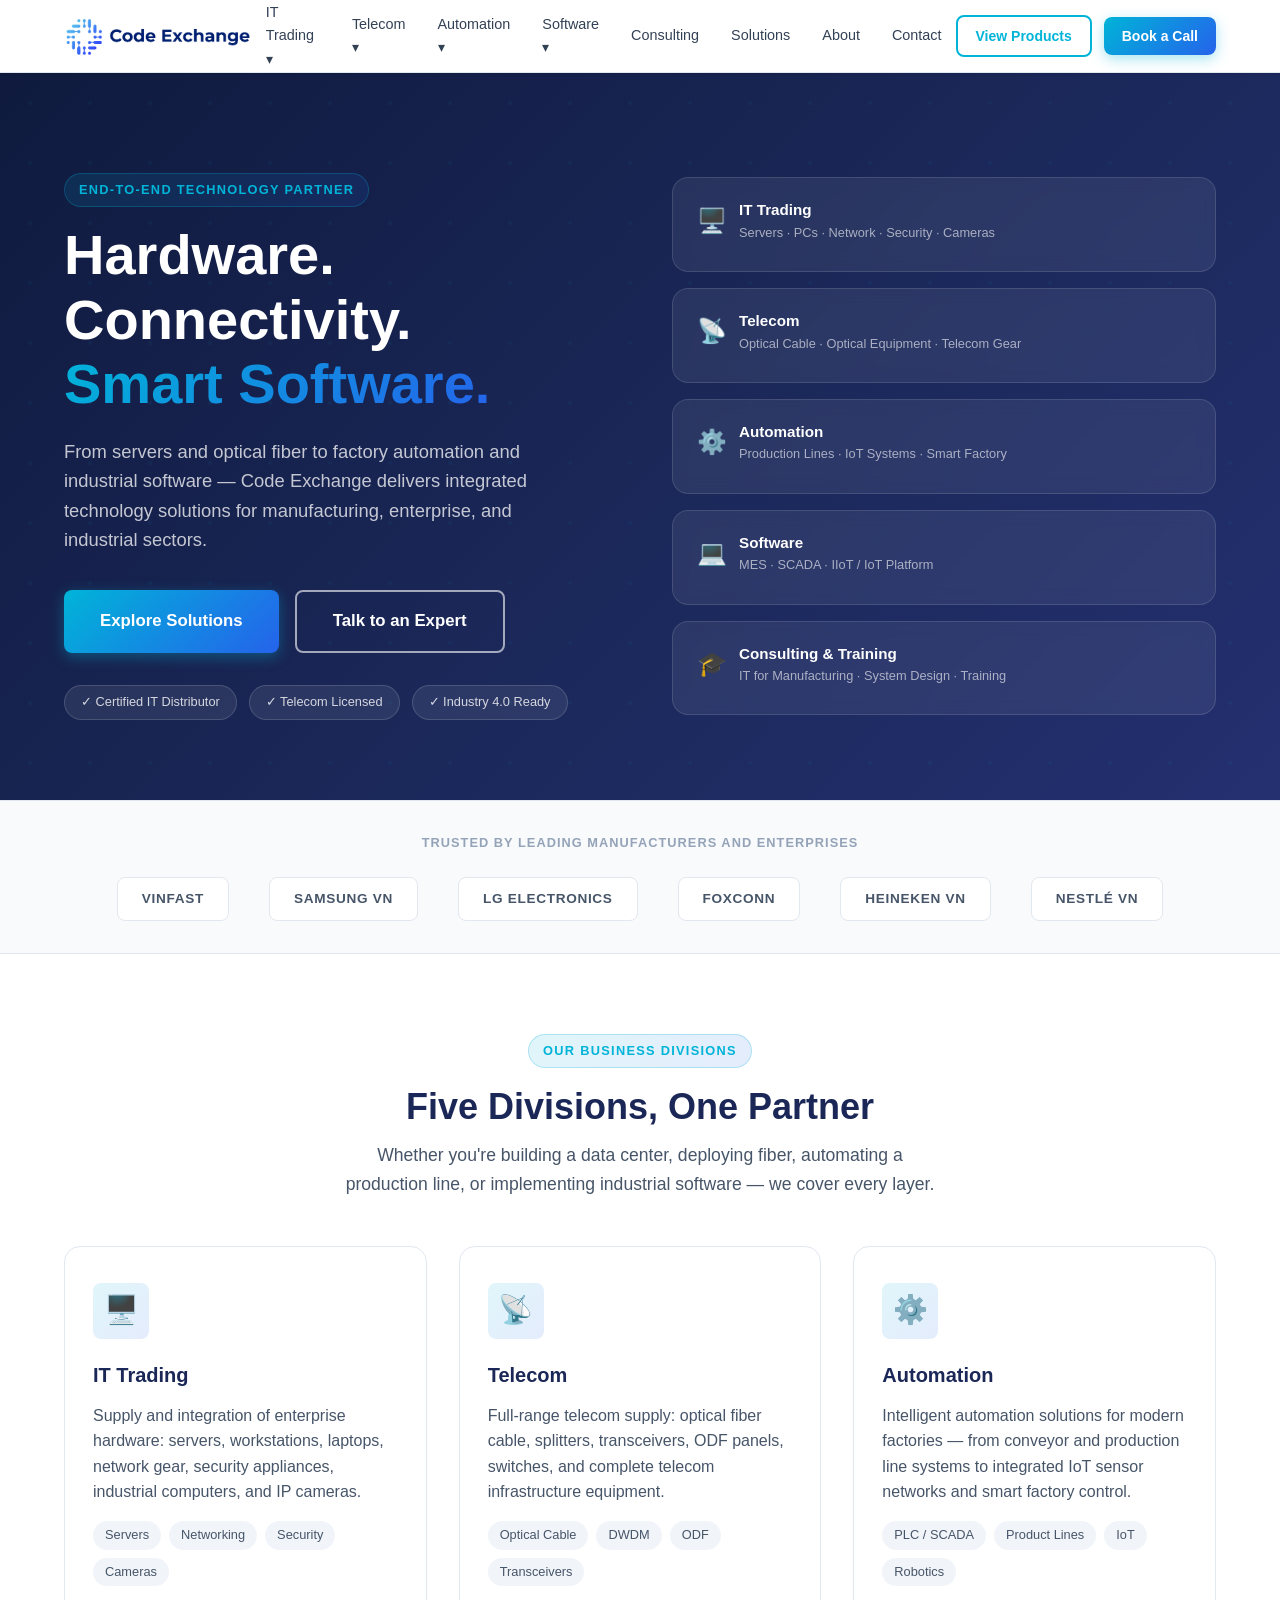
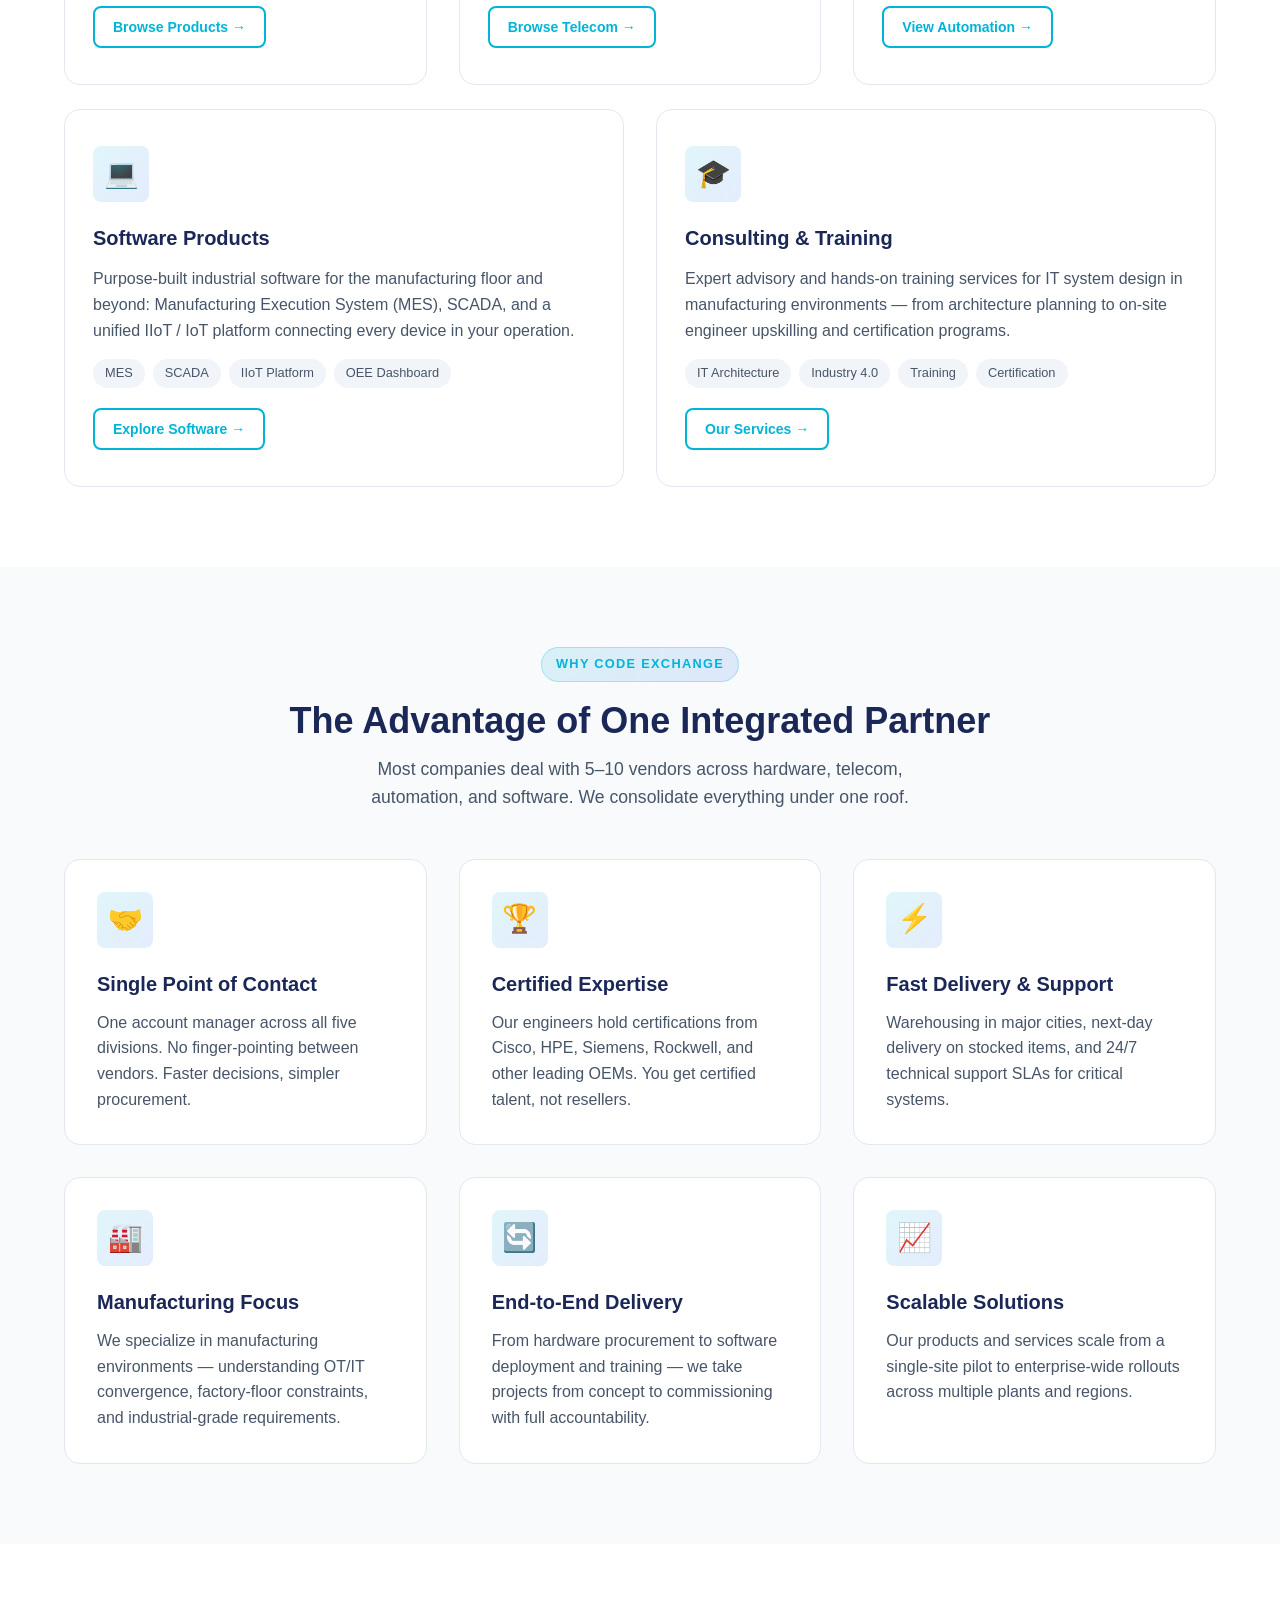
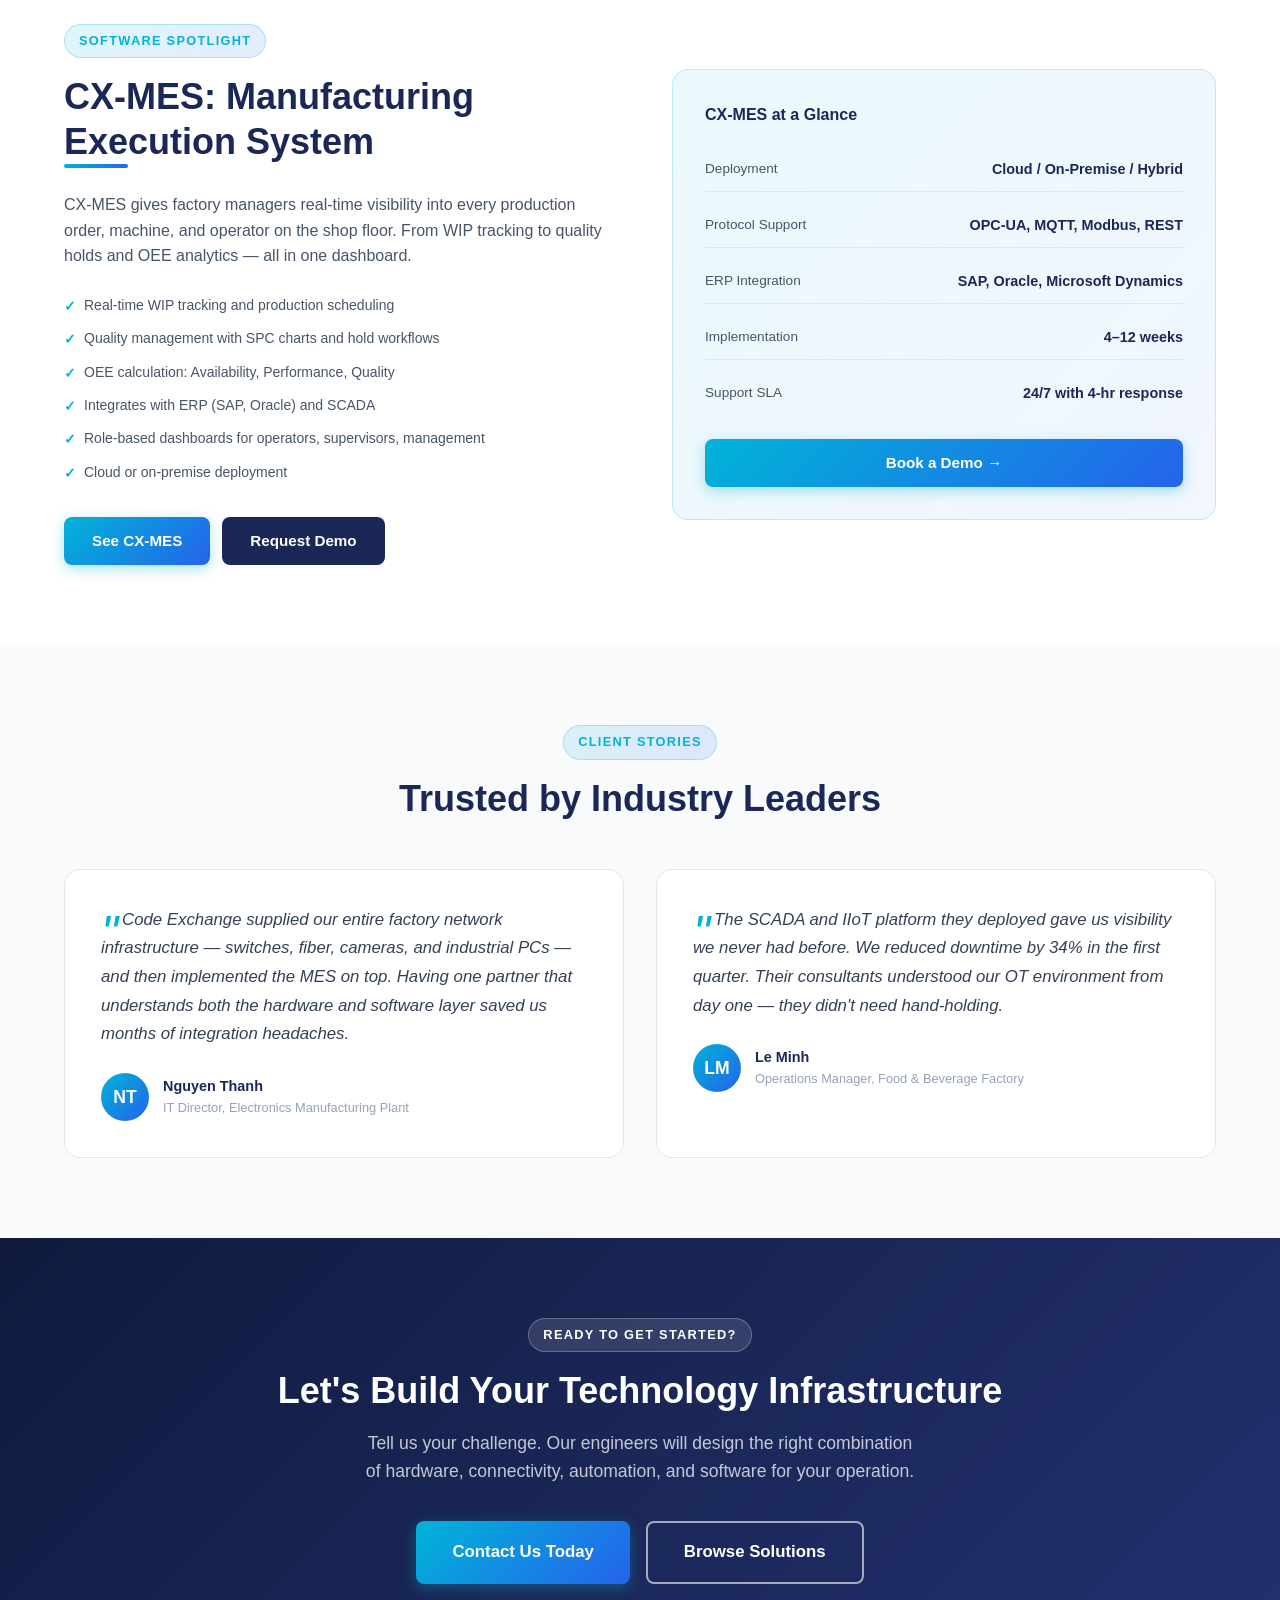
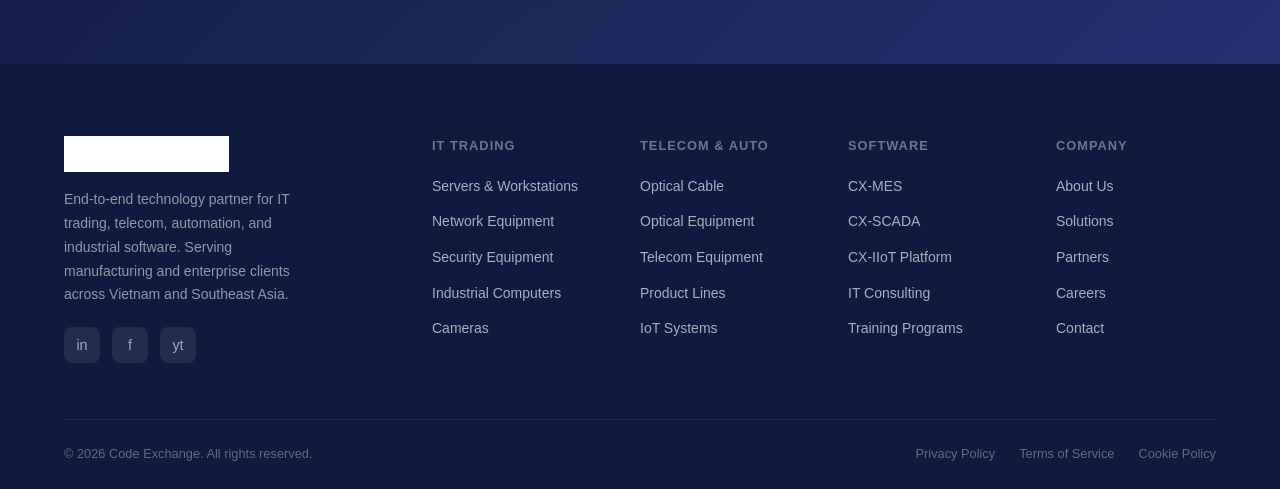
==== commit 246b6851: "refactored info" ====
--- a/index.html
+++ b/index.html
@@ -209,30 +209,6 @@
           <span class="tag">Certification</span>
         </div>
         <a href="consulting.html" class="btn btn-outline btn-sm" style="margin-top:20px">Our Services →</a>
-      </div>
-    </div>
-  </div>
-</section>
-
-<!-- STATS -->
-<section class="stats-bar">
-  <div class="container">
-    <div class="stats-grid">
-      <div class="stat-item">
-        <div class="stat-number"><span>500+</span></div>
-        <div class="stat-label">Enterprise Clients</div>
-      </div>
-      <div class="stat-item">
-        <div class="stat-number"><span>15+</span></div>
-        <div class="stat-label">Years in Business</div>
-      </div>
-      <div class="stat-item">
-        <div class="stat-number"><span>3,000+</span></div>
-        <div class="stat-label">Projects Delivered</div>
-      </div>
-      <div class="stat-item">
-        <div class="stat-number"><span>50+</span></div>
-        <div class="stat-label">Technology Partners</div>
       </div>
     </div>
   </div>
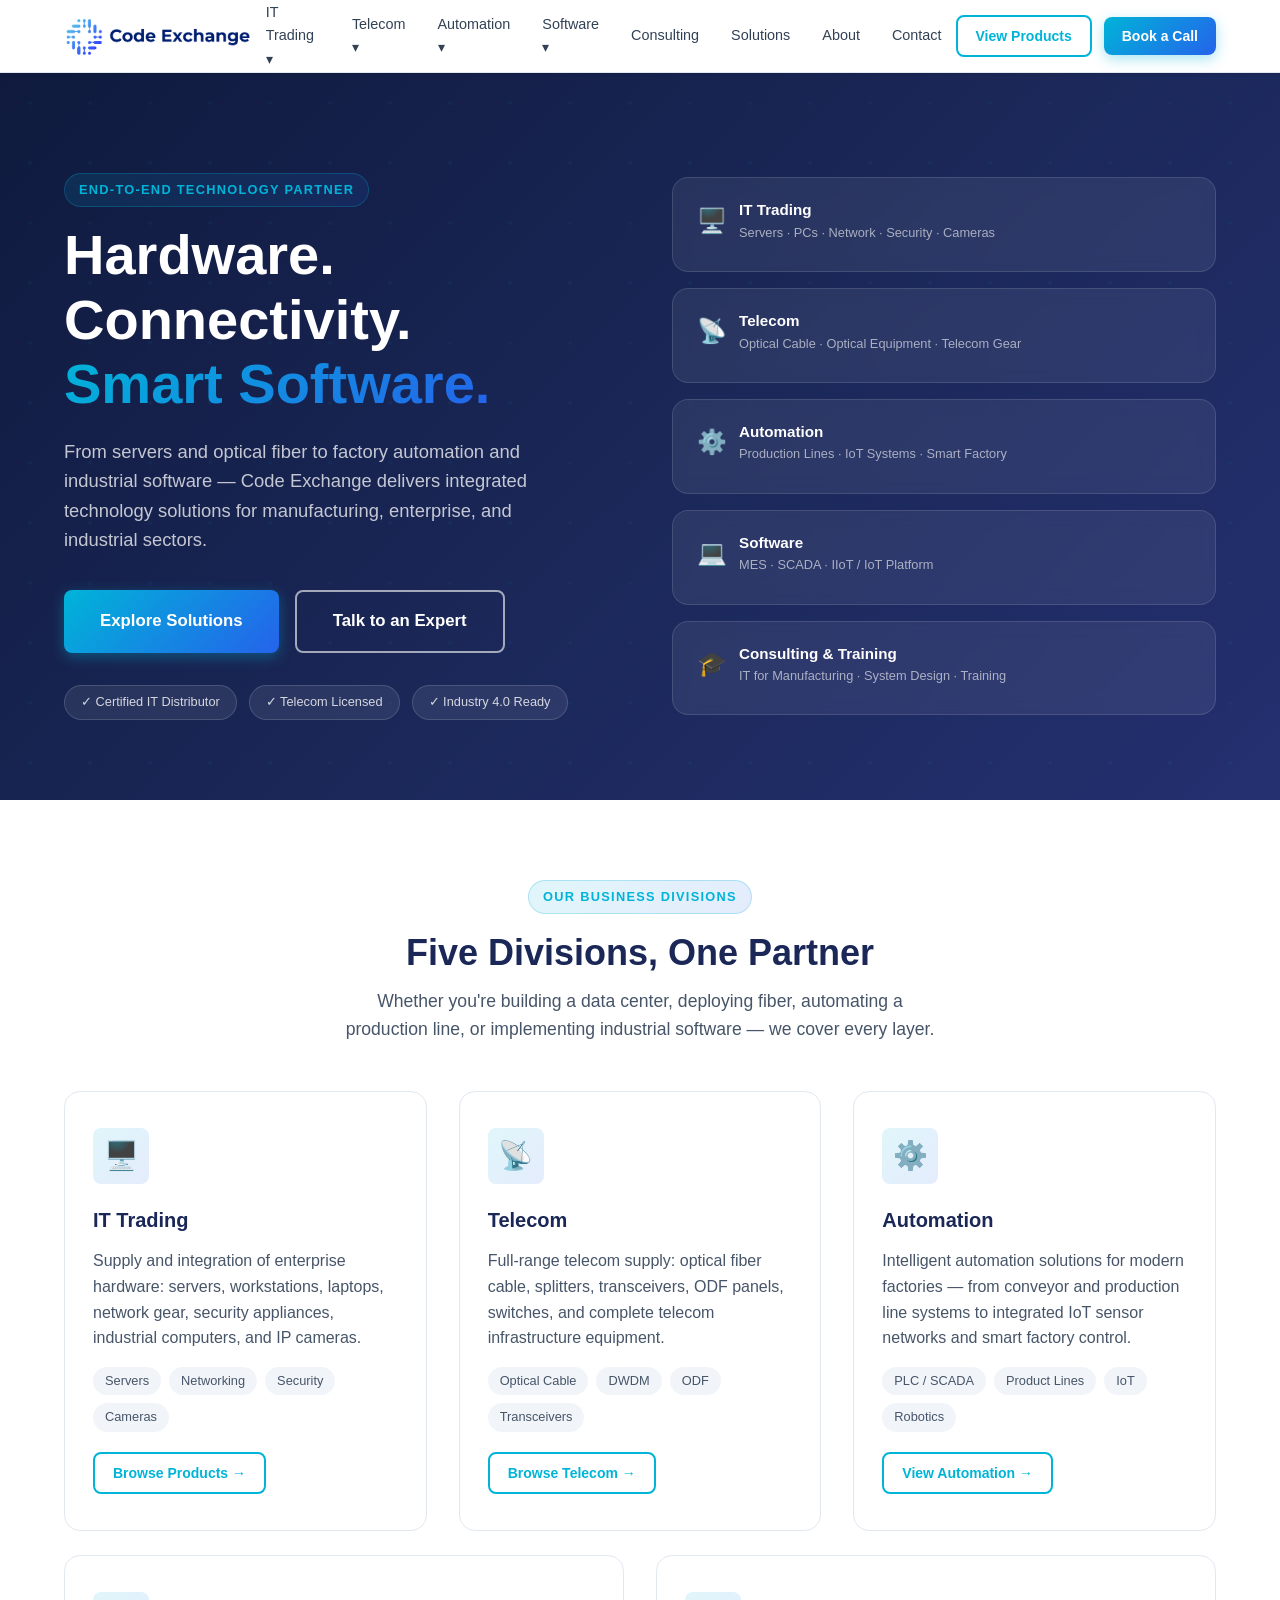
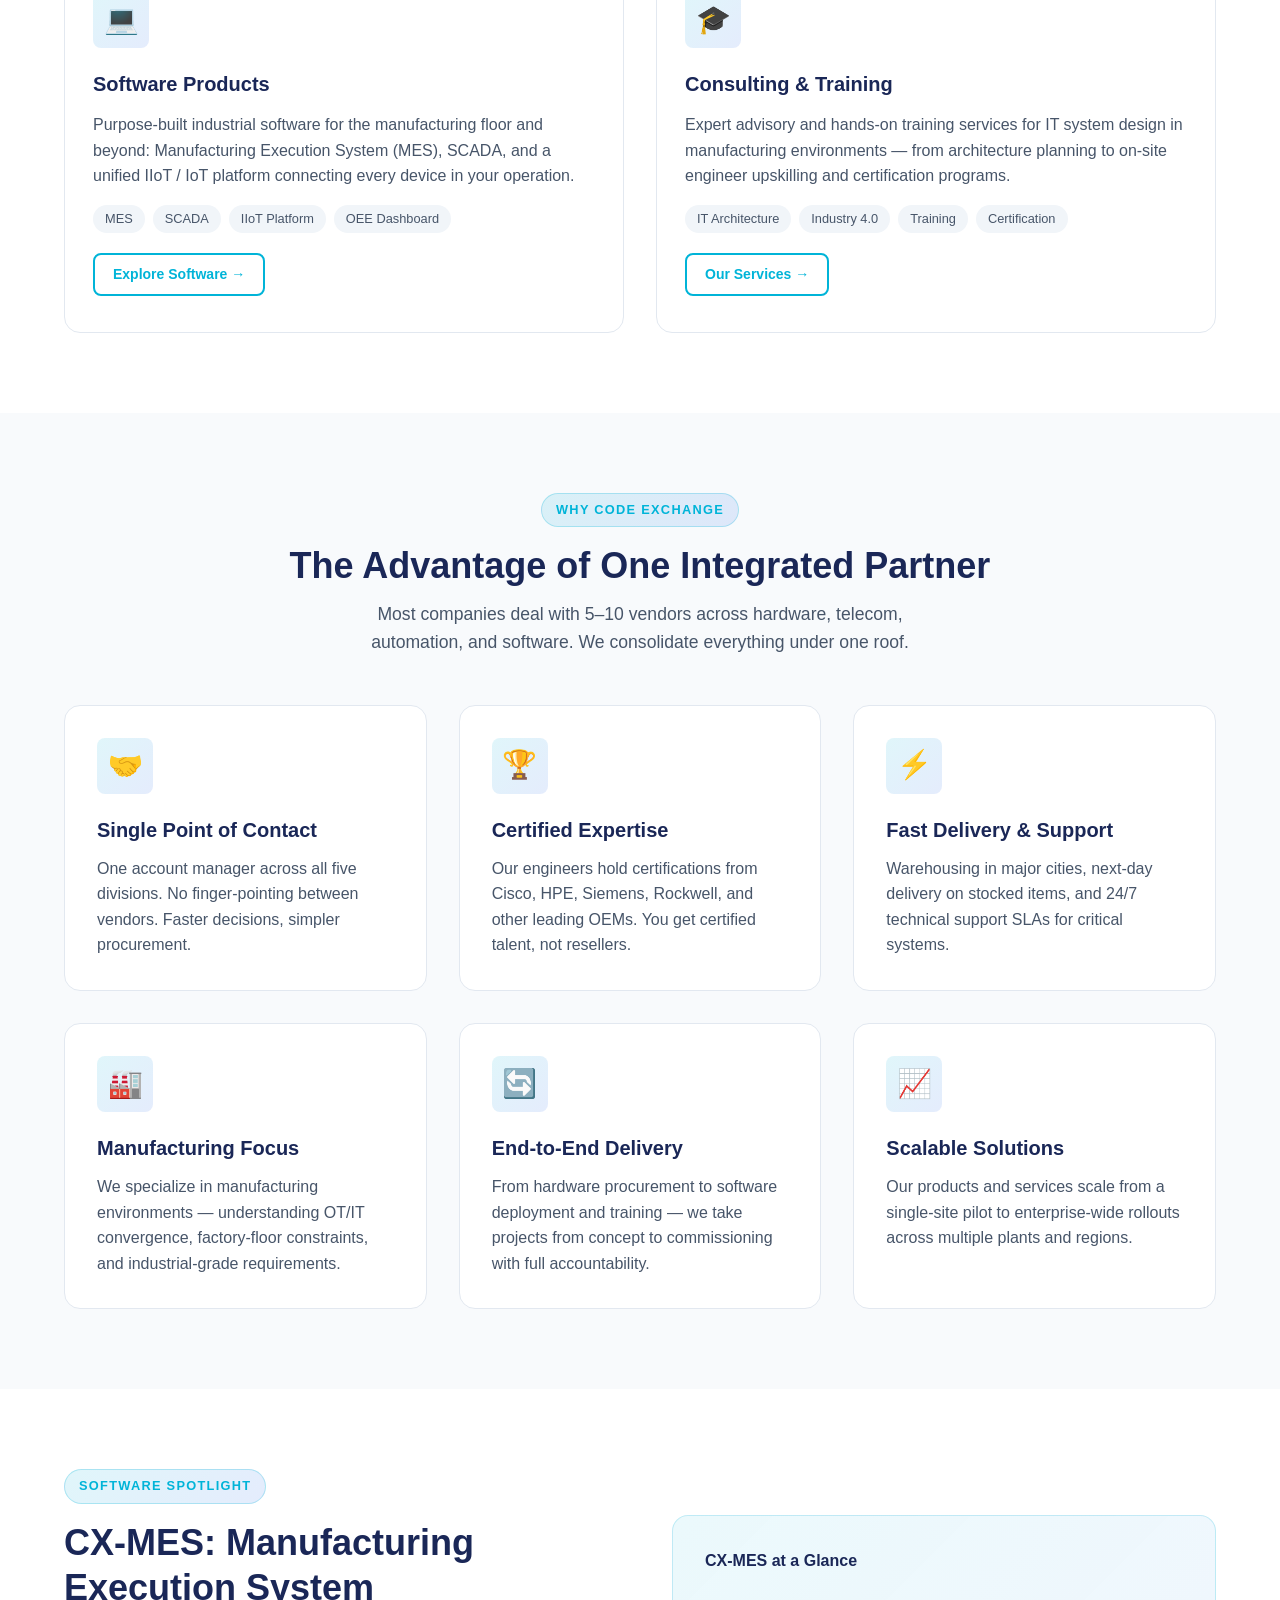
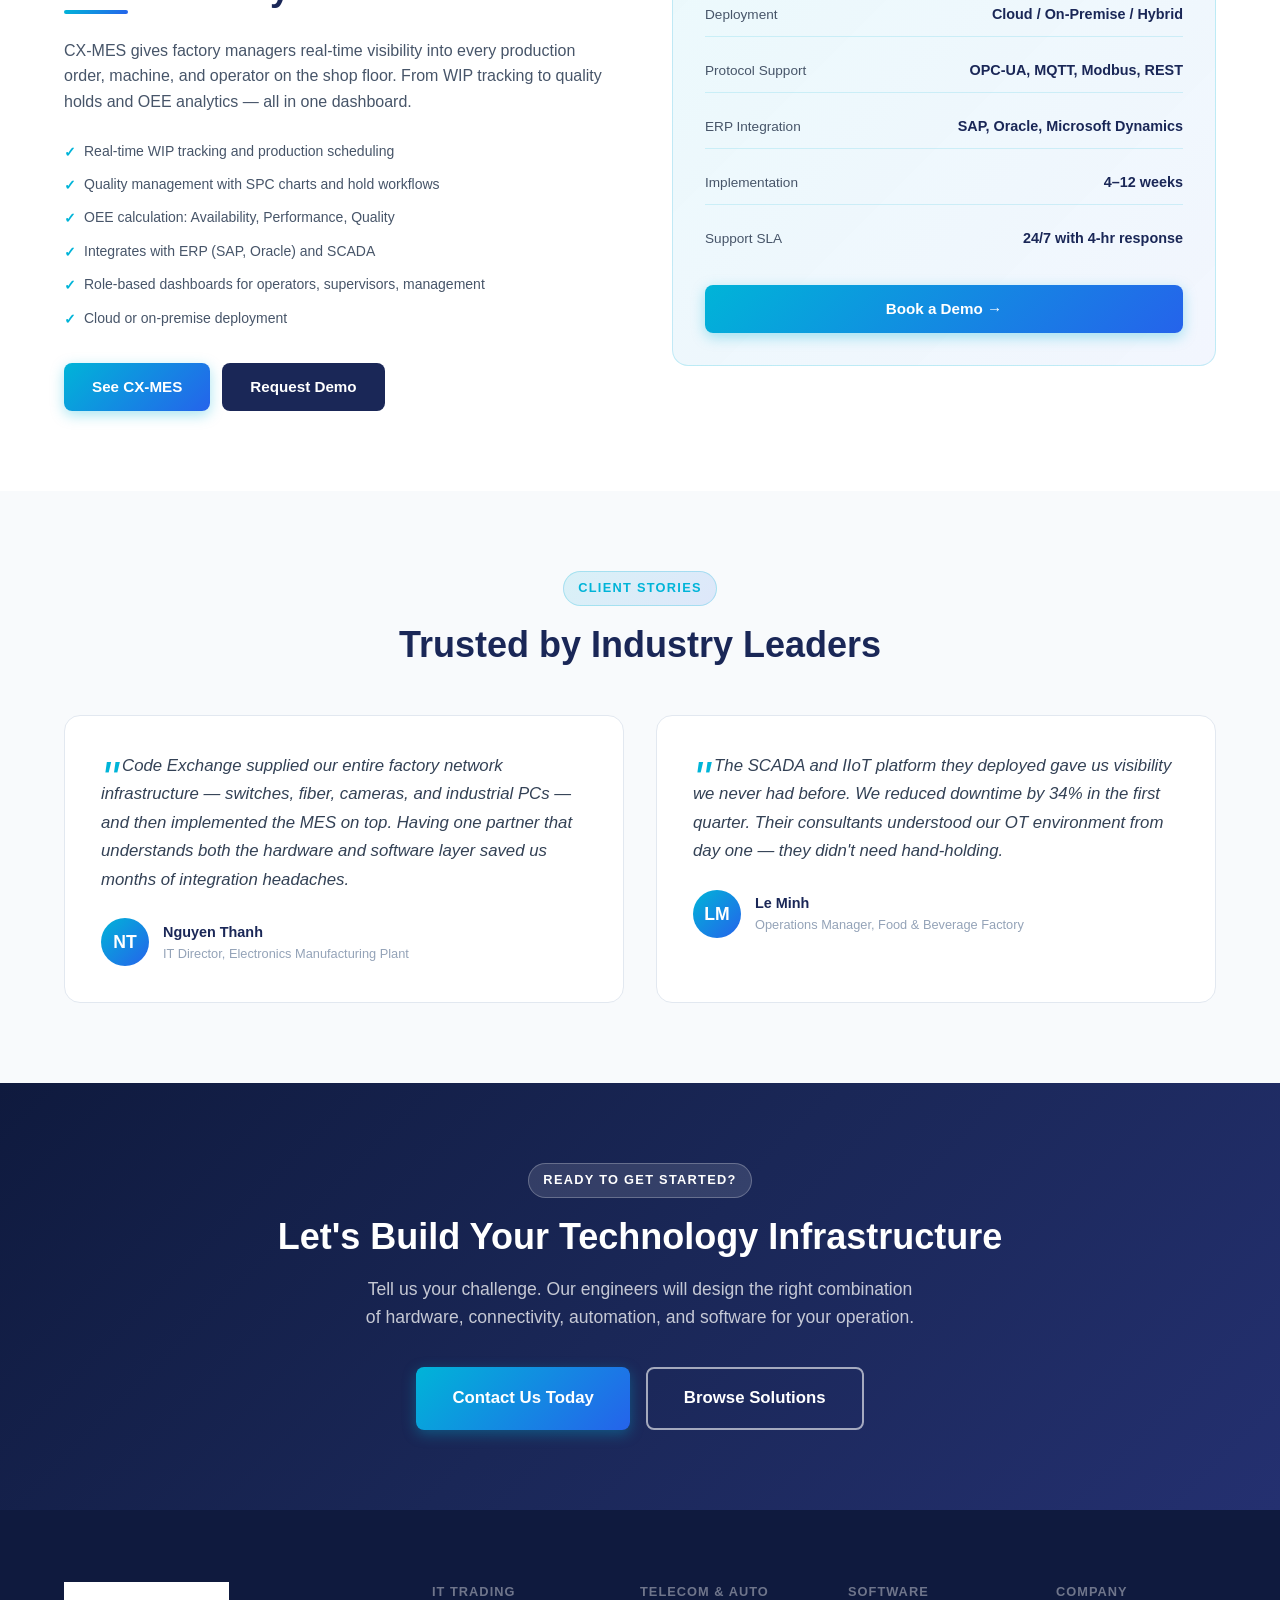
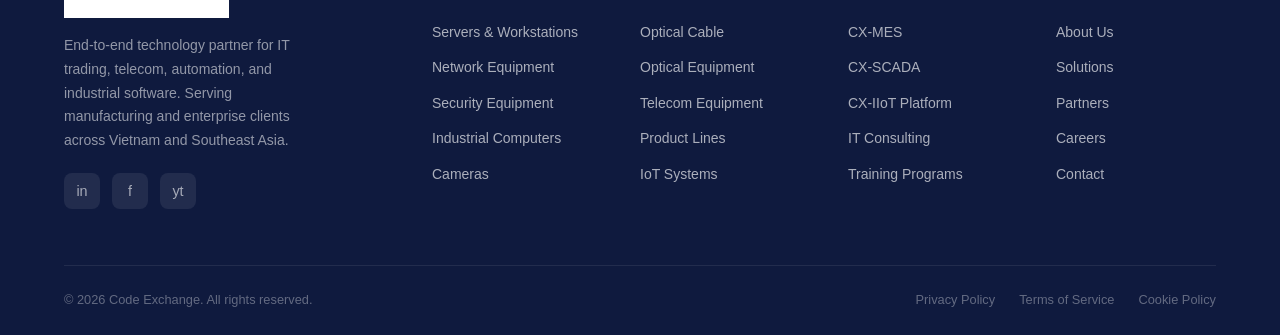
==== commit 520b5be7: "removed client logos" ====
--- a/index.html
+++ b/index.html
@@ -115,21 +115,6 @@
           </div>
         </div>
       </div>
-    </div>
-  </div>
-</section>
-
-<!-- CLIENT LOGOS -->
-<section class="logos-strip">
-  <div class="container text-center">
-    <p>Trusted by leading manufacturers and enterprises</p>
-    <div class="logos-row">
-      <div class="logo-pill">VINFAST</div>
-      <div class="logo-pill">SAMSUNG VN</div>
-      <div class="logo-pill">LG ELECTRONICS</div>
-      <div class="logo-pill">FOXCONN</div>
-      <div class="logo-pill">HEINEKEN VN</div>
-      <div class="logo-pill">NESTLÉ VN</div>
     </div>
   </div>
 </section>
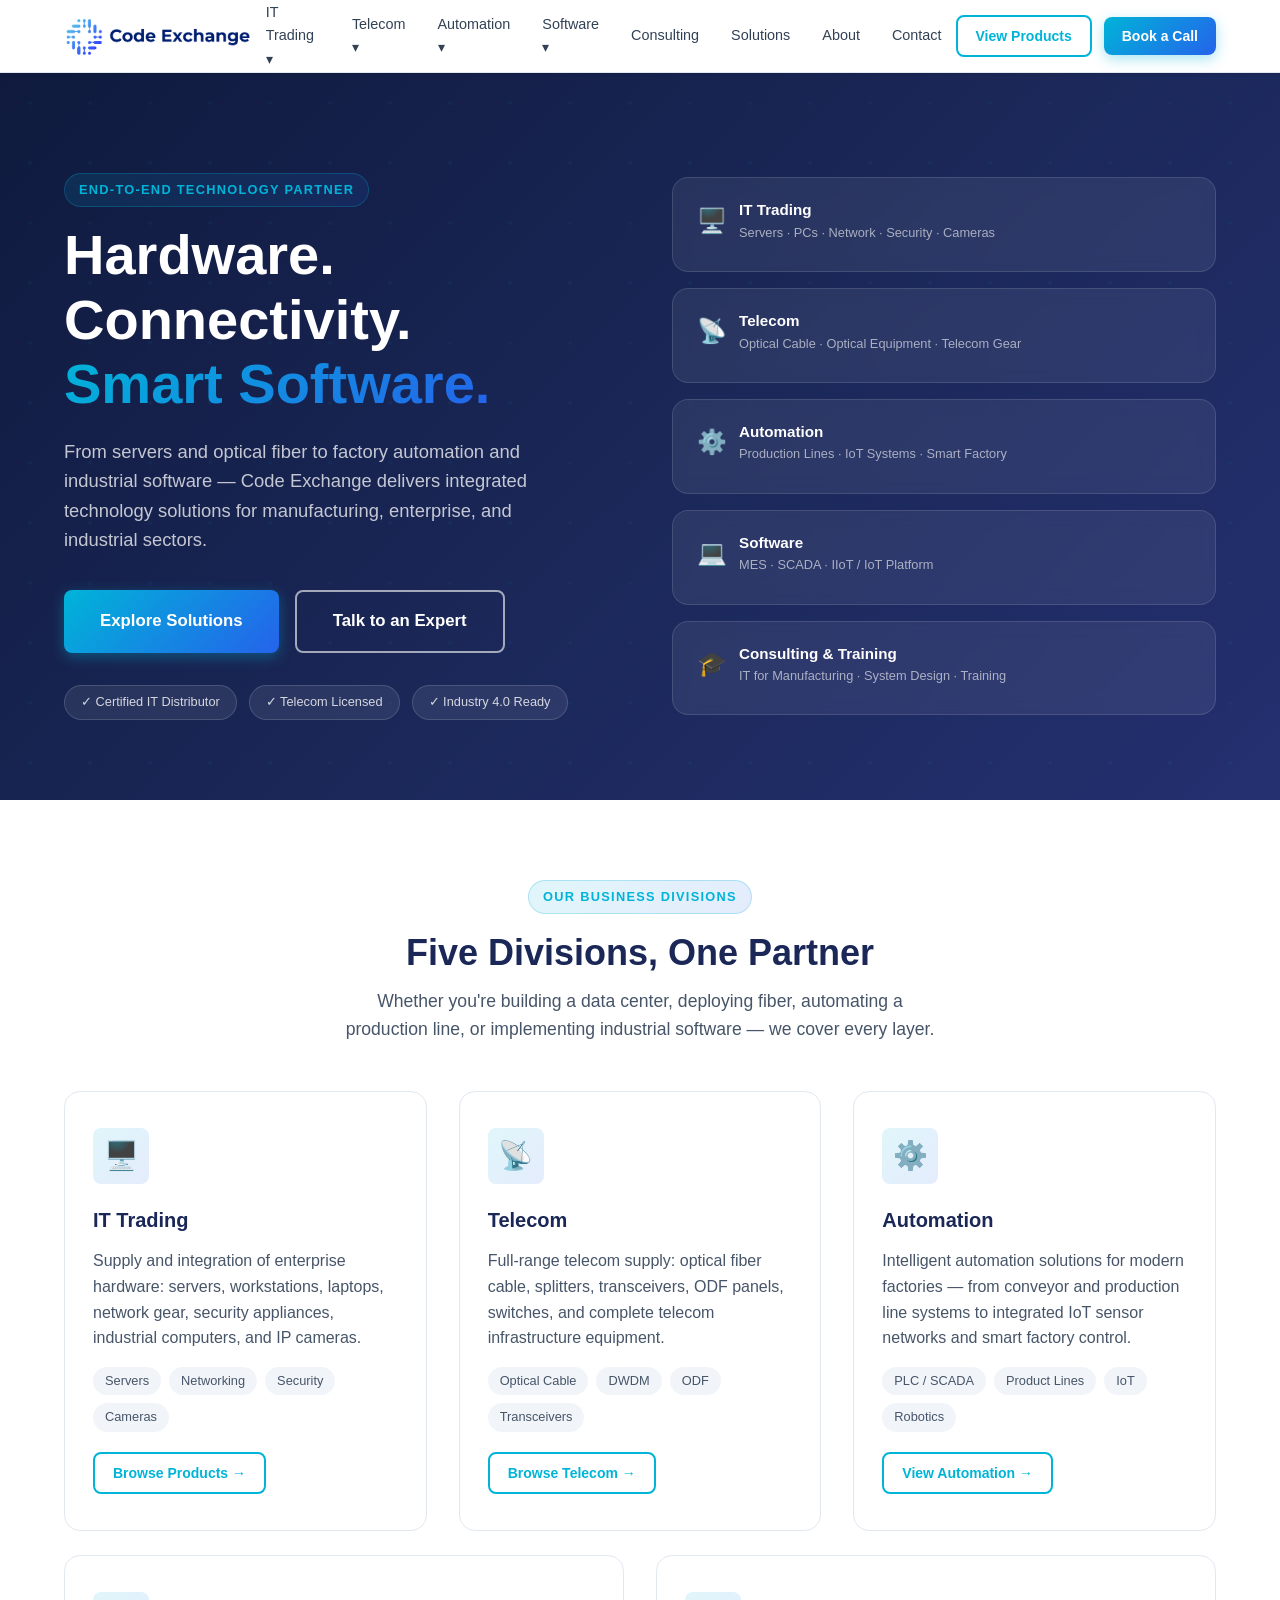
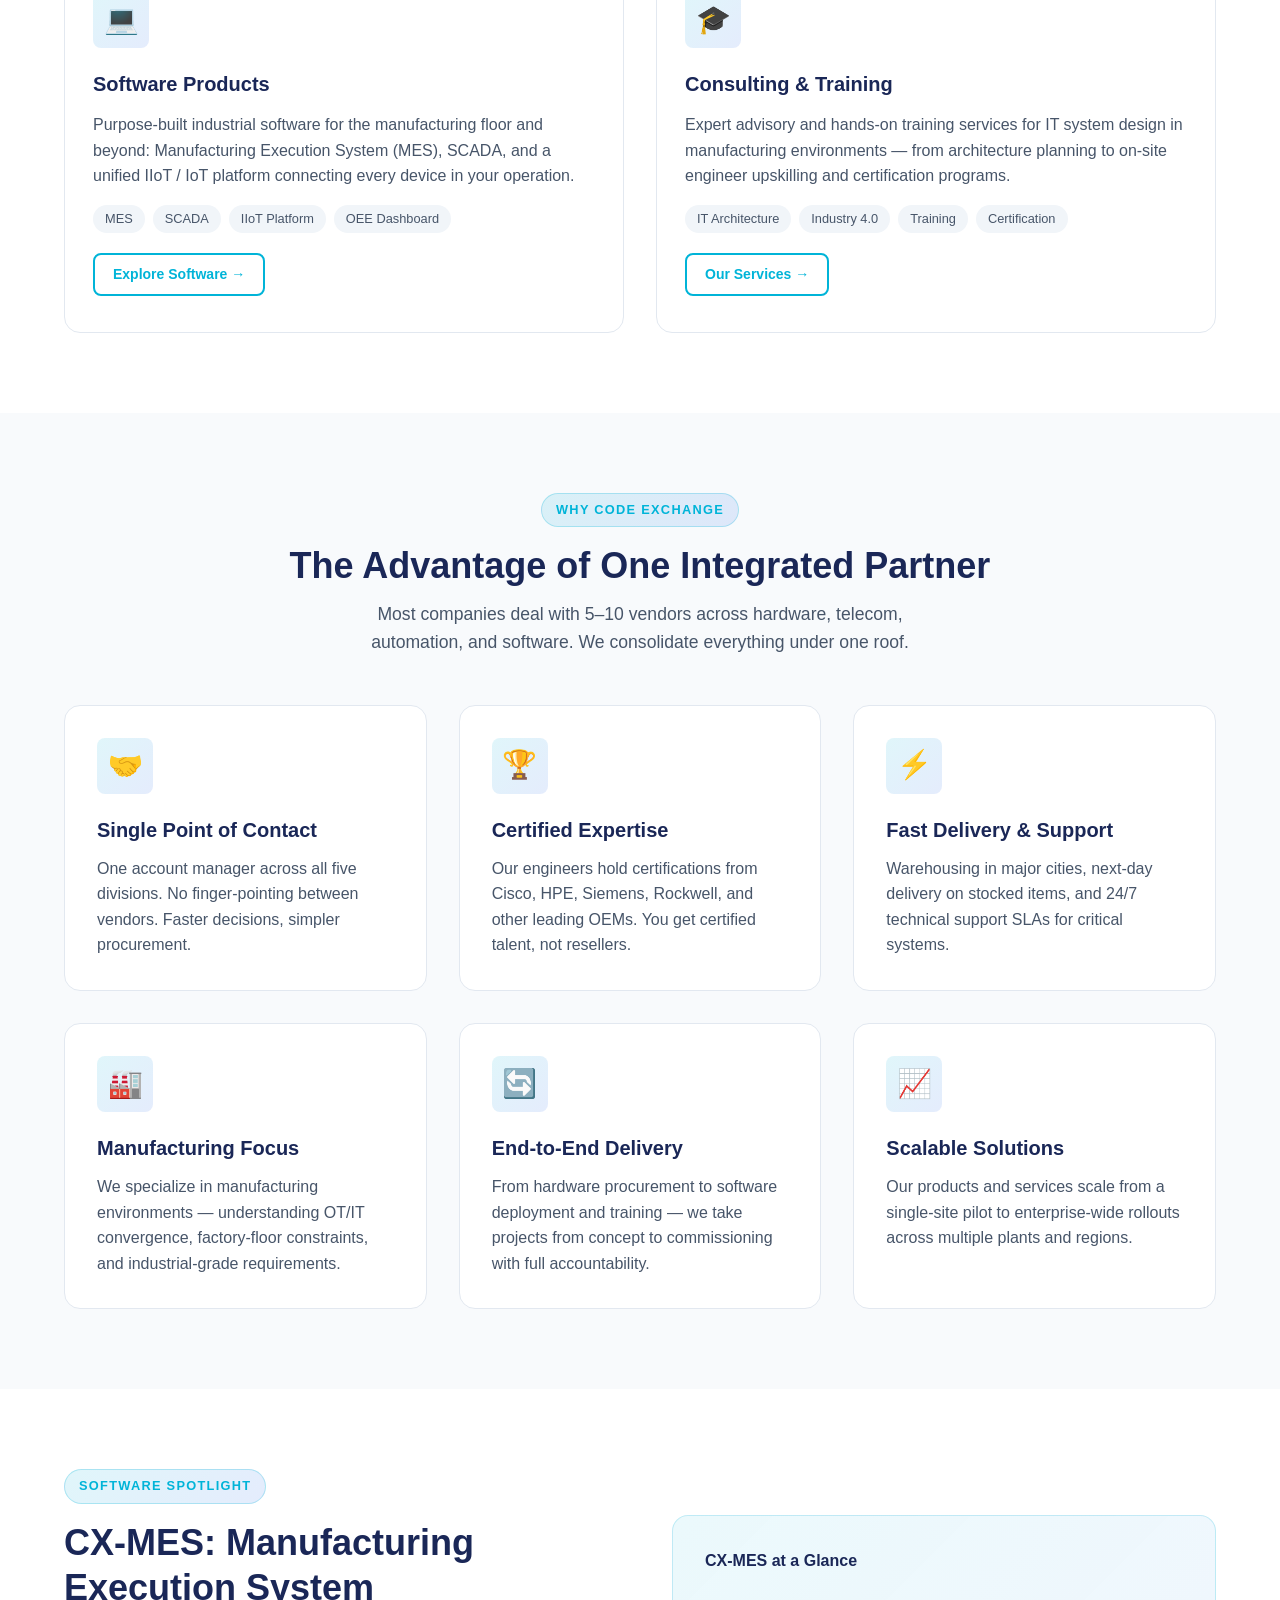
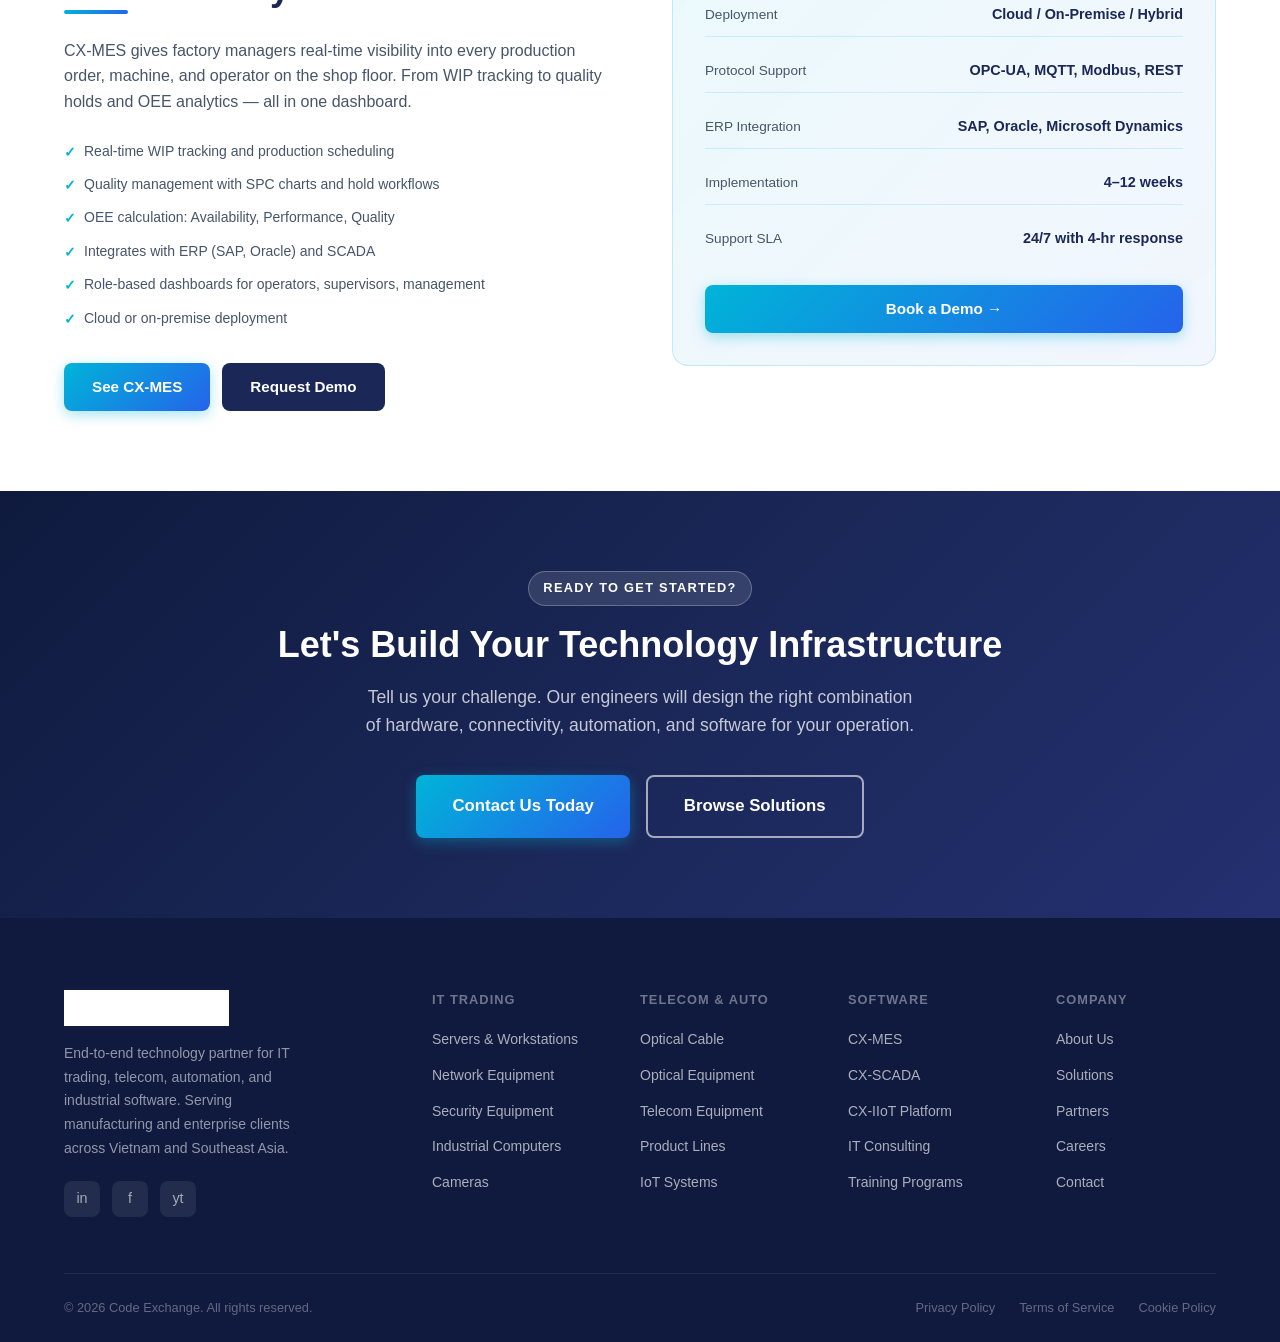
==== commit 2b18b4e1: "removed client stories" ====
--- a/index.html
+++ b/index.html
@@ -294,38 +294,6 @@
   </div>
 </section>
 
-<!-- TESTIMONIALS -->
-<section class="section testimonials">
-  <div class="container">
-    <div class="section-header text-center">
-      <div class="section-label">Client Stories</div>
-      <h2>Trusted by Industry Leaders</h2>
-    </div>
-    <div class="grid-2">
-      <div class="testimonial-card">
-        <p class="testimonial-quote">Code Exchange supplied our entire factory network infrastructure — switches, fiber, cameras, and industrial PCs — and then implemented the MES on top. Having one partner that understands both the hardware and software layer saved us months of integration headaches.</p>
-        <div class="testimonial-author">
-          <div class="avatar">NT</div>
-          <div>
-            <div class="author-name">Nguyen Thanh</div>
-            <div class="author-role">IT Director, Electronics Manufacturing Plant</div>
-          </div>
-        </div>
-      </div>
-      <div class="testimonial-card">
-        <p class="testimonial-quote">The SCADA and IIoT platform they deployed gave us visibility we never had before. We reduced downtime by 34% in the first quarter. Their consultants understood our OT environment from day one — they didn't need hand-holding.</p>
-        <div class="testimonial-author">
-          <div class="avatar">LM</div>
-          <div>
-            <div class="author-name">Le Minh</div>
-            <div class="author-role">Operations Manager, Food & Beverage Factory</div>
-          </div>
-        </div>
-      </div>
-    </div>
-  </div>
-</section>
-
 <!-- CTA BANNER -->
 <section class="cta-banner">
   <div class="container">
